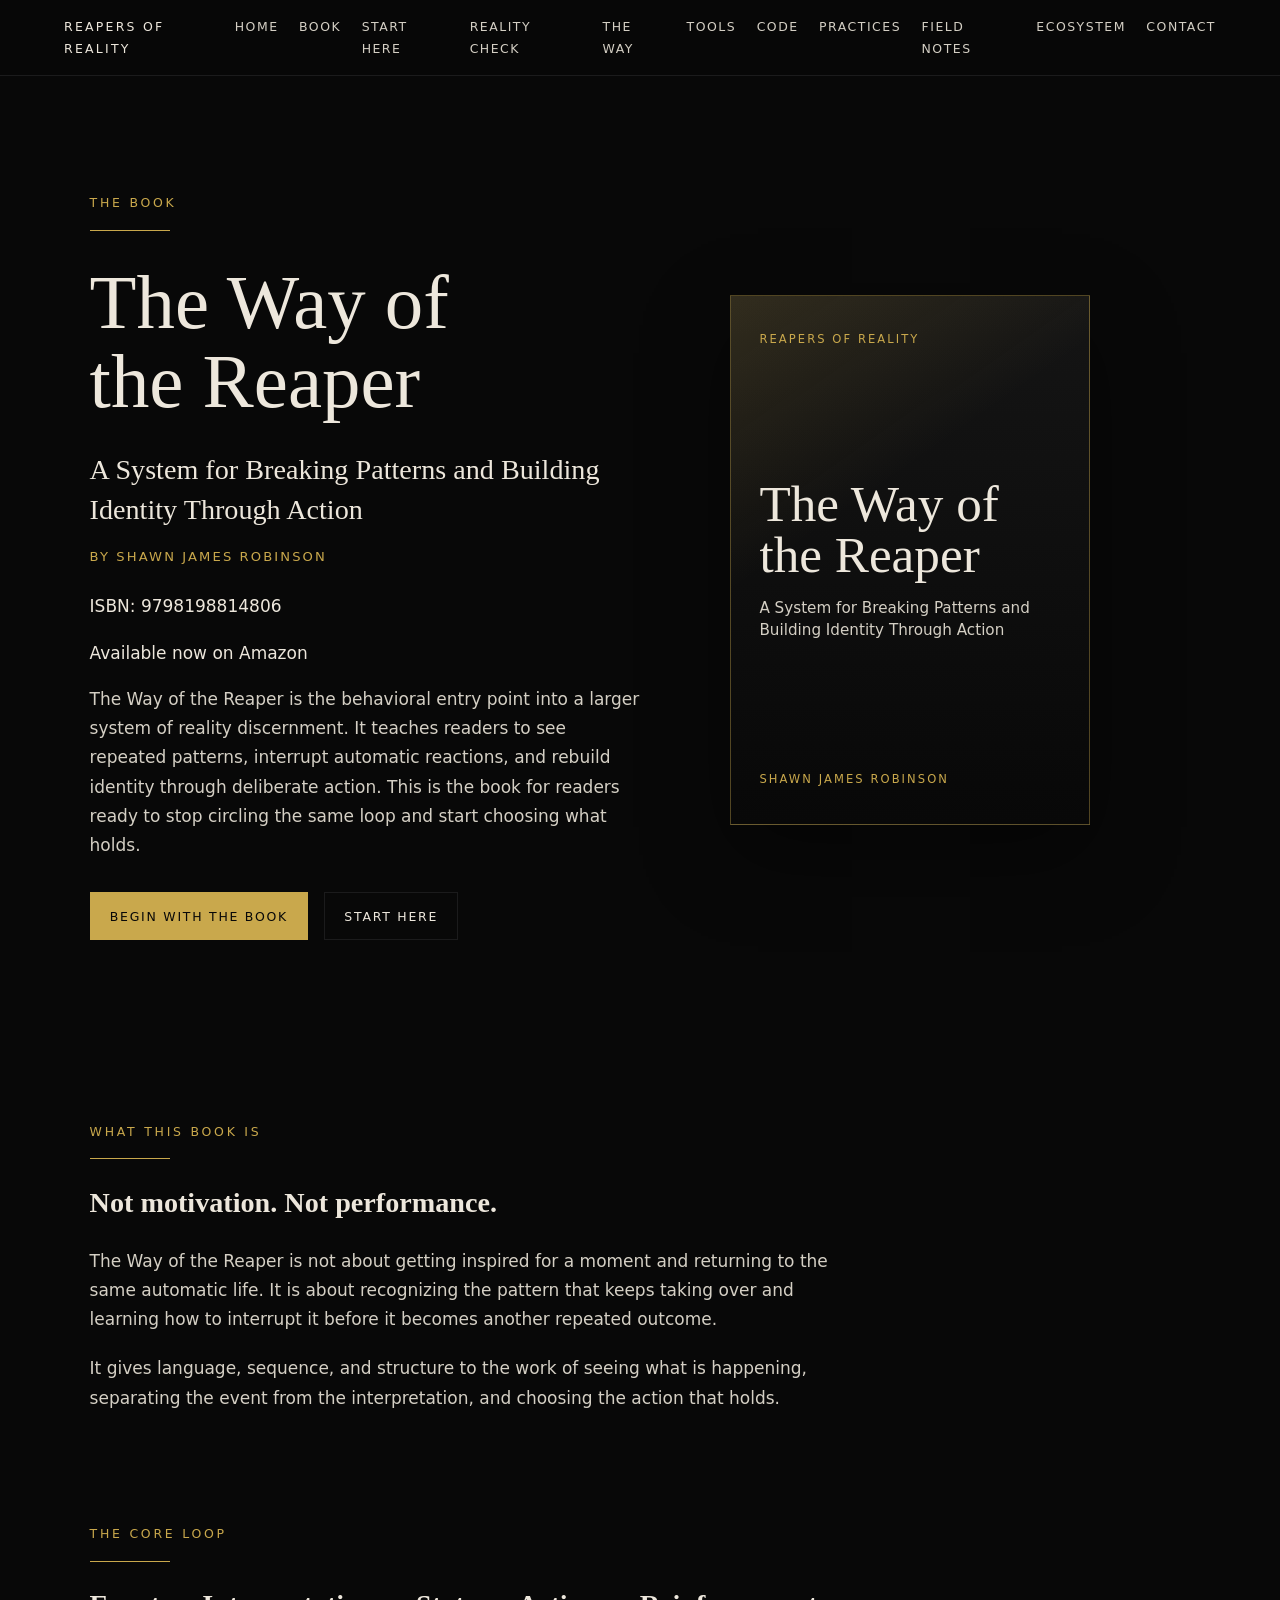
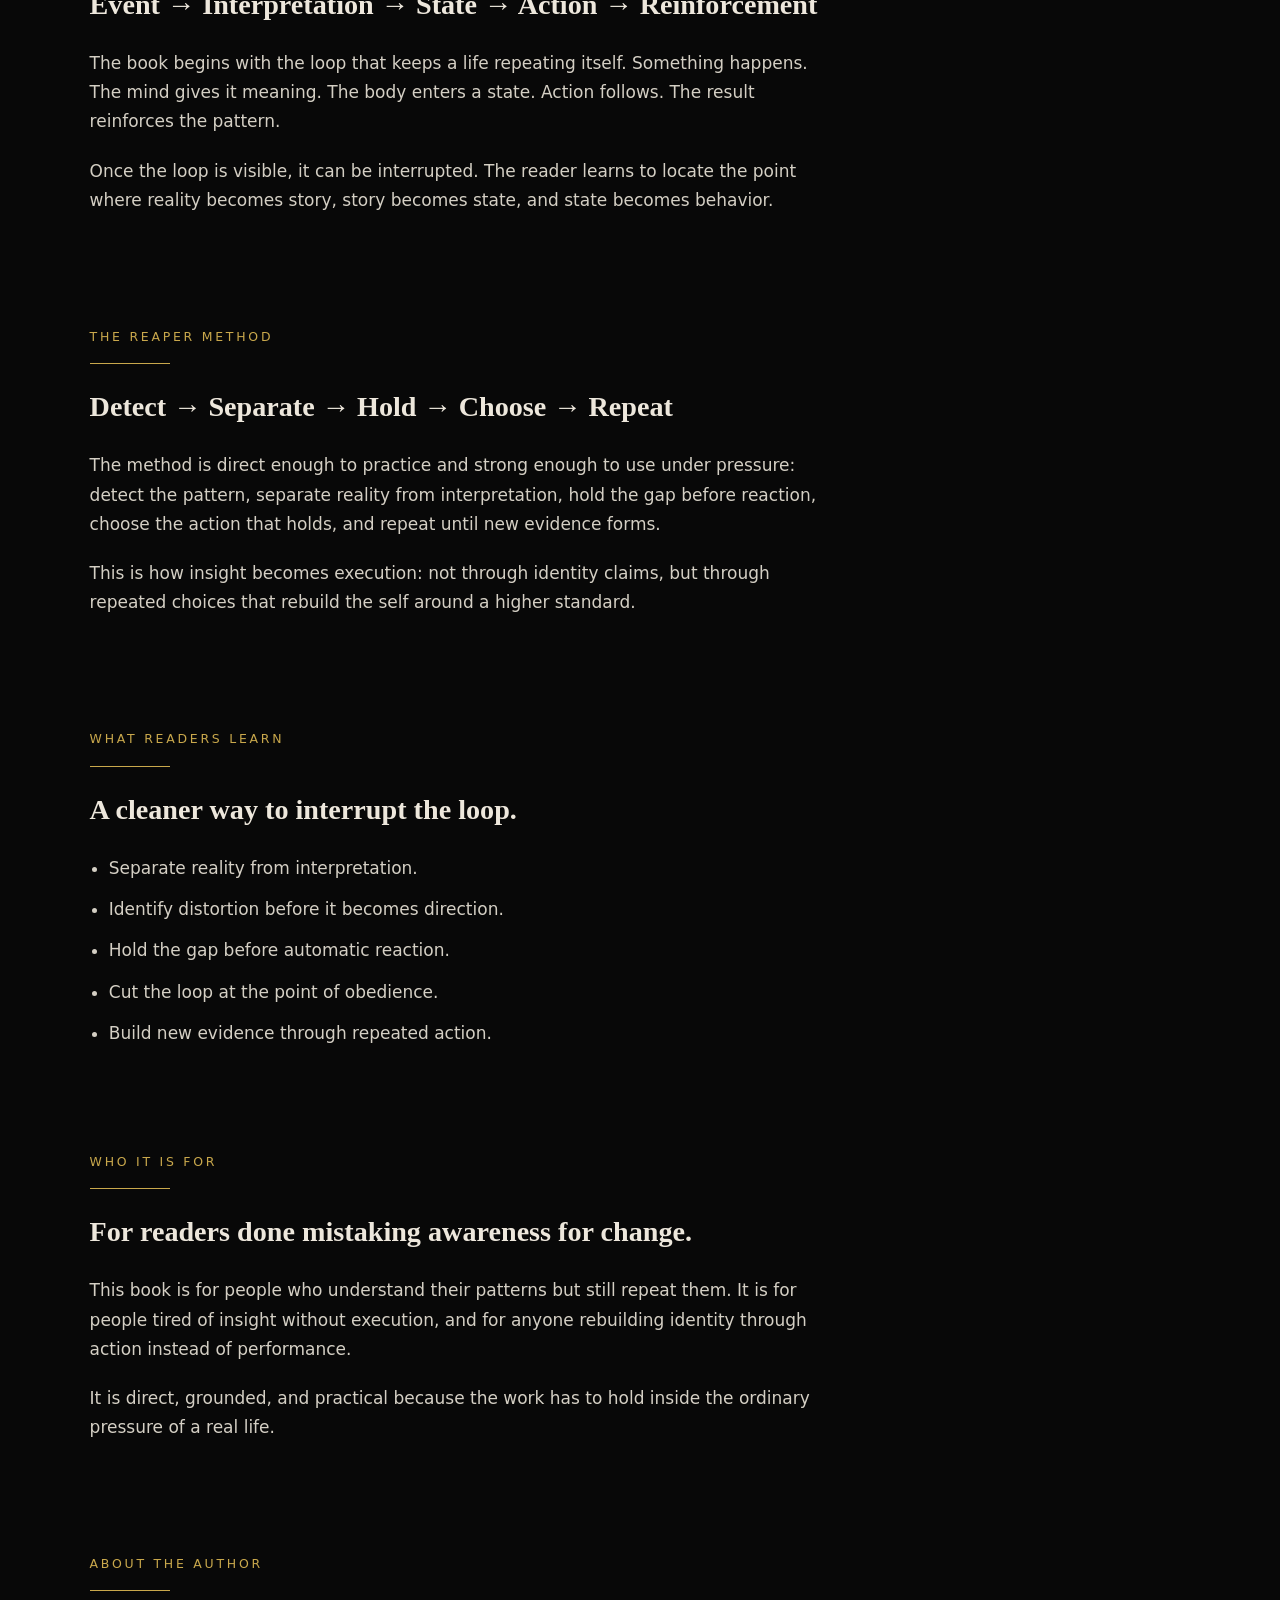
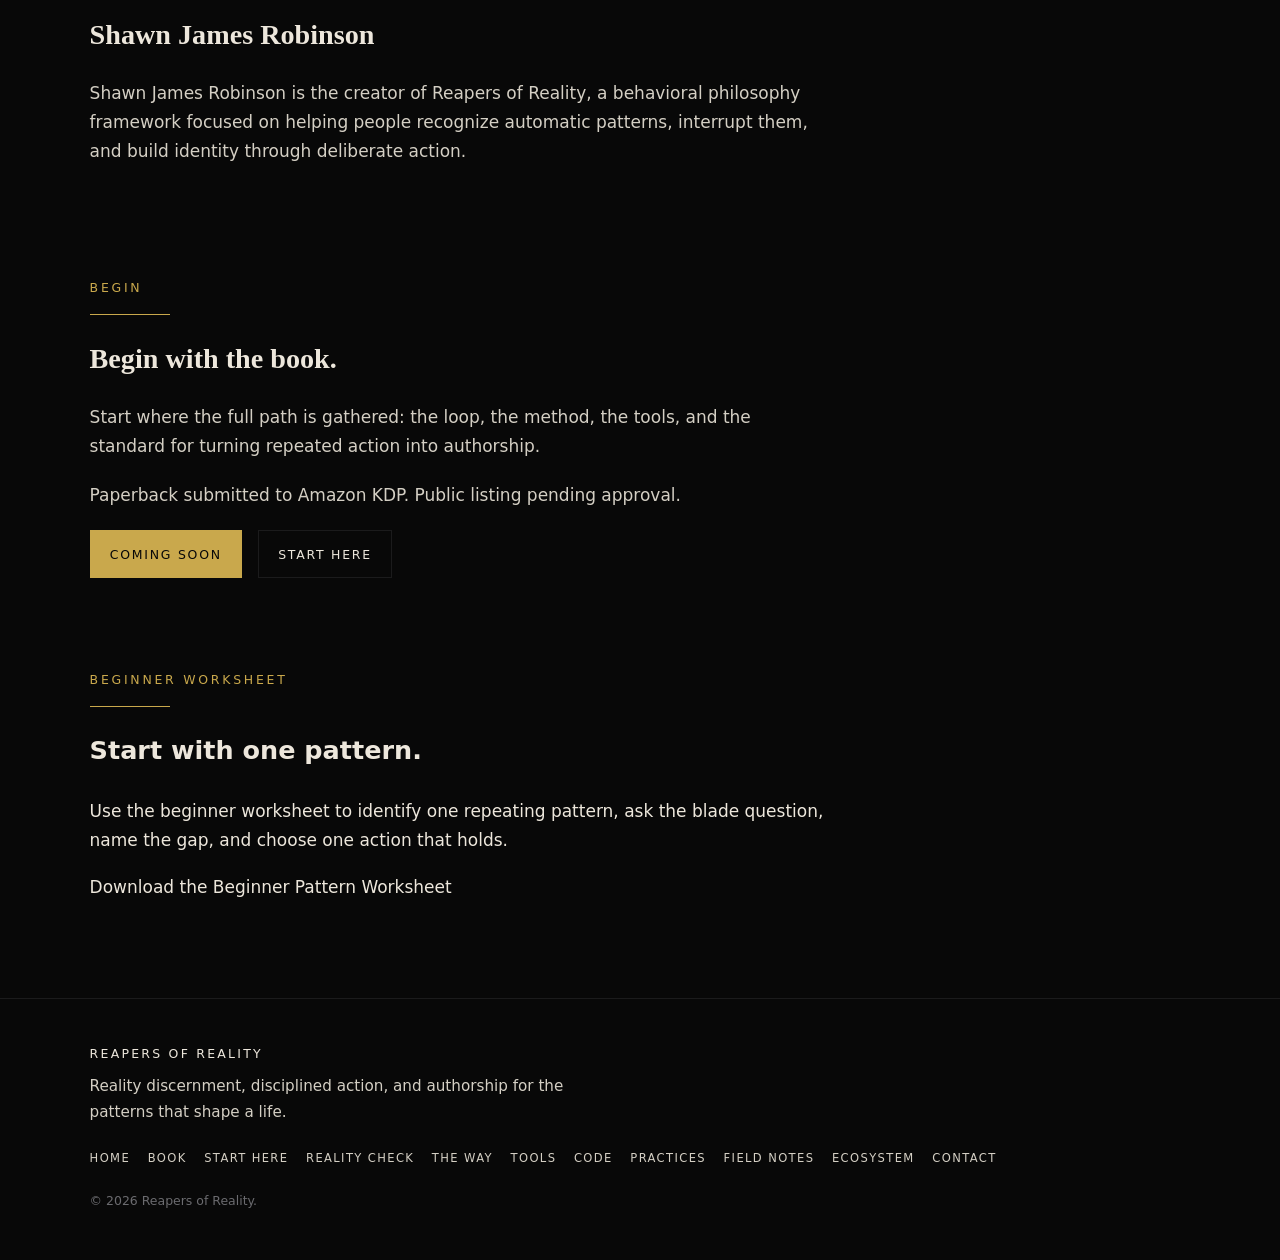
==== book.html @ 2a6438f9 "Fix book links and domain metadata" ====
<!DOCTYPE html>
<html lang="en">
<head>
  <meta charset="UTF-8" />
  <meta name="viewport" content="width=device-width, initial-scale=1.0" />

  <title>The Way of the Reaper | Reapers of Reality</title>

  <meta name="description" content="The Way of the Reaper: a practical system for reducing distortion, breaking reactive patterns, and building identity through deliberate action." />

  <meta property="og:title" content="The Way of the Reaper | Reapers of Reality" />
  <meta property="og:description" content="A practical system for breaking reactive patterns and building identity through deliberate action." />
  <meta property="og:type" content="website" />
  <meta property="og:url" content="https://reapersofreality.com/book.html" />
  <meta property="og:site_name" content="Reapers of Reality" />

  <meta name="twitter:card" content="summary" />
  <meta name="twitter:title" content="The Way of the Reaper | Reapers of Reality" />
  <meta name="twitter:description" content="A practical system for breaking reactive patterns and building identity through deliberate action." />

  <link rel="stylesheet" href="styles.css" />
</head>

<body>
  <header class="site-header">
    <a class="brand" href="index.html">REAPERS OF REALITY</a>

    <button class="menu-toggle" aria-label="Open navigation">☰</button>

    <nav class="site-nav">
      <a href="index.html">Home</a>
      <a href="book.html">Book</a>
      <a href="start-here.html">Start Here</a>
      <a href="reality-check.html">Reality Check</a>
      <a href="the-way.html">The Way</a>
      <a href="tools.html">Tools</a>
      <a href="code.html">Code</a>
      <a href="practices.html">Practices</a>
      <a href="field-notes.html">Field Notes</a>
      <a href="ecosystem.html">Ecosystem</a>
        <a href="contact.html">Contact</a>
    </nav>
  </header>

  <main>
    <section class="hero book-hero">
      <div class="book-hero-copy">
        <p class="eyebrow">The book</p>

        <h1>The Way of the Reaper</h1>

        <p class="hero-subline">
          A System for Breaking Patterns and Building Identity Through Action
        </p>

        <p class="book-author">By Shawn James Robinson</p>

        <p class="book-meta">ISBN: 9798198814806</p>
        <p class="book-meta">Available now on Amazon</p>

        <p class="hero-copy">
          The Way of the Reaper is the behavioral entry point into a larger system of reality
          discernment. It teaches readers to see repeated patterns, interrupt automatic
          reactions, and rebuild identity through deliberate action. This is the book
          for readers ready to stop circling the same loop and start choosing what holds.
        </p>

        <div class="hero-actions">
          <a class="button primary" href="#book-cta">Begin with the Book</a>
          <a class="button secondary" href="start-here.html">Start Here</a>
        </div>
      </div>

      <div class="book-cover" aria-label="Book cover preview">
        <p class="book-cover-kicker">Reapers of Reality</p>
        <p class="book-cover-title">The Way of the Reaper</p>
        <p class="book-cover-subtitle">
          A System for Breaking Patterns and Building Identity Through Action
        </p>
        <p class="book-cover-author">Shawn James Robinson</p>
      </div>
    </section>

    <section class="content-section" aria-labelledby="what-this-book-is">
      <p class="eyebrow">What this book is</p>

      <h2 id="what-this-book-is" class="hero-subline">
        Not motivation. Not performance.
      </h2>

      <p class="hero-copy">
        The Way of the Reaper is not about getting inspired for a moment and returning
        to the same automatic life. It is about recognizing the pattern that keeps taking
        over and learning how to interrupt it before it becomes another repeated outcome.
      </p>

      <p class="hero-copy">
        It gives language, sequence, and structure to the work of seeing what is happening,
        separating the event from the interpretation, and choosing the action that holds.
      </p>
    </section>

    <section class="content-section" aria-labelledby="the-core-loop">
      <p class="eyebrow">The core loop</p>

      <h2 id="the-core-loop" class="hero-subline">
        Event &rarr; Interpretation &rarr; State &rarr; Action &rarr; Reinforcement
      </h2>

      <p class="hero-copy">
        The book begins with the loop that keeps a life repeating itself. Something happens.
        The mind gives it meaning. The body enters a state. Action follows. The result
        reinforces the pattern.
      </p>

      <p class="hero-copy">
        Once the loop is visible, it can be interrupted. The reader learns to locate the
        point where reality becomes story, story becomes state, and state becomes behavior.
      </p>
    </section>

    <section class="content-section" aria-labelledby="the-reaper-method">
      <p class="eyebrow">The Reaper Method</p>

      <h2 id="the-reaper-method" class="hero-subline">
        Detect &rarr; Separate &rarr; Hold &rarr; Choose &rarr; Repeat
      </h2>

      <p class="hero-copy">
        The method is direct enough to practice and strong enough to use under pressure:
        detect the pattern, separate reality from interpretation, hold the gap before reaction,
        choose the action that holds, and repeat until new evidence forms.
      </p>

      <p class="hero-copy">
        This is how insight becomes execution: not through identity claims, but through
        repeated choices that rebuild the self around a higher standard.
      </p>
    </section>

    <section class="content-section" aria-labelledby="what-readers-learn">
      <p class="eyebrow">What readers learn</p>

      <h2 id="what-readers-learn" class="hero-subline">
        A cleaner way to interrupt the loop.
      </h2>

      <ul class="book-list">
        <li>Separate reality from interpretation.</li>
        <li>Identify distortion before it becomes direction.</li>
        <li>Hold the gap before automatic reaction.</li>
        <li>Cut the loop at the point of obedience.</li>
        <li>Build new evidence through repeated action.</li>
      </ul>
    </section>

    <section class="content-section" aria-labelledby="who-it-is-for">
      <p class="eyebrow">Who it is for</p>

      <h2 id="who-it-is-for" class="hero-subline">
        For readers done mistaking awareness for change.
      </h2>

      <p class="hero-copy">
        This book is for people who understand their patterns but still repeat them.
        It is for people tired of insight without execution, and for anyone rebuilding
        identity through action instead of performance.
      </p>

      <p class="hero-copy">
        It is direct, grounded, and practical because the work has to hold inside the
        ordinary pressure of a real life.
      </p>
    </section>

    <section class="content-section" aria-labelledby="about-author">
      <p class="eyebrow">About the Author</p>

      <h2 id="about-author" class="hero-subline">
        Shawn James Robinson
      </h2>

      <p class="hero-copy">
        Shawn James Robinson is the creator of Reapers of Reality, a behavioral philosophy
        framework focused on helping people recognize automatic patterns, interrupt them,
        and build identity through deliberate action.
      </p>
    </section>

    <section class="content-section book-cta" aria-labelledby="book-cta">
      <p class="eyebrow">Begin</p>

      <h2 id="book-cta" class="hero-subline">
        Begin with the book.
      </h2>

      <p class="hero-copy">
        Start where the full path is gathered: the loop, the method, the tools,
        and the standard for turning repeated action into authorship.
      </p>

      <p class="hero-copy">
        Paperback submitted to Amazon KDP. Public listing pending approval.
      </p>

      <div class="hero-actions">
        <span class="button primary" aria-disabled="true">Coming Soon</span>
        <a class="button secondary" href="start-here.html">Start Here</a>
      </div>
    </section>

    <section class="content-section worksheet-download">
      <p class="eyebrow">Beginner Worksheet</p>

      <h2>Start with one pattern.</h2>

      <p>
        Use the beginner worksheet to identify one repeating pattern, ask the blade question,
        name the gap, and choose one action that holds.
      </p>

      <a class="text-link" href="assets/downloads/beginner-pattern-worksheet.md" download>
        Download the Beginner Pattern Worksheet
      </a>
    </section>
  </main>

  <footer class="site-footer">
    <div class="footer-inner">
      <p class="footer-brand">Reapers of Reality</p>
      <p class="footer-line">Reality discernment, disciplined action, and authorship for the patterns that shape a life.</p>

      <nav class="footer-nav" aria-label="Footer navigation">
        <a href="index.html">Home</a>
        <a href="book.html">Book</a>
        <a href="start-here.html">Start Here</a>
      <a href="reality-check.html">Reality Check</a>
        <a href="the-way.html">The Way</a>
        <a href="tools.html">Tools</a>
        <a href="code.html">Code</a>
        <a href="practices.html">Practices</a>
        <a href="field-notes.html">Field Notes</a>
        <a href="ecosystem.html">Ecosystem</a>
        <a href="contact.html">Contact</a>
      </nav>

      <p class="footer-copy">&copy; 2026 Reapers of Reality.</p>
    </div>
  </footer>

  <script src="script.js"></script>
</body>
</html>
---- styles.css ----
:root {
  --black: #080808;
  --charcoal: #111111;
  --ash: #6b6b6f;
  --bone: #ede7dc;
  --bone-soft: #d4cfc4;
  --gold: #c9a84c;
  --border: rgba(107, 107, 111, 0.2);

  --font-body: Inter, system-ui, sans-serif;
  --font-display: Georgia, serif;

  --hero-title: clamp(3rem, 6vw, 5.25rem);
  --section-heading: clamp(2rem, 4vw, 2.75rem);
  --subject-heading: clamp(2.5rem, 5vw, 3.25rem);
}

* {
  box-sizing: border-box;
}

body {
  margin: 0;
  background: var(--black);
  color: var(--bone);
  font-family: var(--font-body);
  font-size: 17px;
  line-height: 1.72;
}

a {
  color: inherit;
  text-decoration: none;
}

.site-header {
  position: fixed;
  top: 0;
  left: 0;
  width: 100%;
  height: 76px;
  padding: 0 clamp(24px, 5vw, 72px);
  display: flex;
  align-items: center;
  justify-content: space-between;
  background: rgba(8, 8, 8, 0.82);
  border-bottom: 1px solid var(--border);
  backdrop-filter: blur(14px);
  z-index: 20;
}

.brand {
  font-size: 0.78rem;
  letter-spacing: 0.18em;
  color: var(--bone);
}

.site-nav {
  display: flex;
  gap: clamp(0.9rem, 1.6vw, 1.4rem);
  font-size: 0.78rem;
  letter-spacing: 0.12em;
  text-transform: uppercase;
  color: var(--bone-soft);
}

.site-nav a:hover {
  color: var(--gold);
}

.menu-toggle {
  display: none;
  background: none;
  border: 1px solid var(--border);
  color: var(--bone);
  font-size: 1.4rem;
  padding: 0.35rem 0.65rem;
}

.hero {
  min-height: 88vh;
  padding: 20vh 7vw 10vh;
  max-width: 1080px;
}

.eyebrow {
  color: var(--gold);
  text-transform: uppercase;
  letter-spacing: 0.22em;
  font-size: 0.78rem;
  margin-bottom: 2rem;
}

.eyebrow::after {
  content: "";
  display: block;
  width: 80px;
  height: 1px;
  background: var(--gold);
  margin-top: 1rem;
}

h1 {
  font-family: var(--font-display);
  font-size: var(--hero-title);
  font-weight: 400;
  line-height: 1.03;
  letter-spacing: 0;
  max-width: 900px;
  margin: 0 0 1.8rem;
  text-wrap: balance;
}

.hero-subline {
  font-family: var(--font-display);
  font-size: clamp(1.3rem, 2.2vw, 1.85rem);
  line-height: 1.42;
  color: var(--bone);
  max-width: 760px;
  margin-bottom: 1.25rem;
}

.hero-copy {
  color: var(--bone-soft);
  max-width: 720px;
  margin-bottom: 2rem;
}

.hero-actions {
  display: flex;
  gap: 1rem;
  flex-wrap: wrap;
}

.button {
  display: inline-flex;
  align-items: center;
  justify-content: center;
  min-height: 48px;
  padding: 0 1.2rem;
  border: 1px solid var(--border);
  font-size: 0.78rem;
  letter-spacing: 0.14em;
  text-transform: uppercase;
}

.button.primary {
  background: var(--gold);
  color: var(--black);
  border-color: var(--gold);
}

.button.secondary {
  color: var(--bone);
}

.book-hero {
  display: grid;
  grid-template-columns: minmax(0, 1fr) minmax(260px, 360px);
  gap: clamp(40px, 7vw, 88px);
  align-items: center;
  max-width: 1180px;
}

.book-hero-copy {
  min-width: 0;
}

.book-author {
  margin: -0.25rem 0 1.5rem;
  color: var(--gold);
  font-size: 0.82rem;
  letter-spacing: 0.16em;
  text-transform: uppercase;
}

.book-cover {
  aspect-ratio: 0.68;
  width: 100%;
  max-width: 360px;
  padding: 34px 28px;
  display: flex;
  flex-direction: column;
  justify-content: space-between;
  background:
    linear-gradient(145deg, rgba(201, 168, 76, 0.16), transparent 38%),
    linear-gradient(180deg, #151515, #080808);
  border: 1px solid rgba(201, 168, 76, 0.38);
  box-shadow: 0 30px 80px rgba(0, 0, 0, 0.42);
}

.book-cover-kicker,
.book-cover-author {
  margin: 0;
  color: var(--gold);
  font-size: 0.72rem;
  letter-spacing: 0.18em;
  text-transform: uppercase;
}

.book-cover-title {
  margin: auto 0 1rem;
  font-family: var(--font-display);
  font-size: clamp(2.2rem, 4vw, 3.35rem);
  line-height: 1;
  color: var(--bone);
  text-wrap: balance;
}

.book-cover-subtitle {
  margin: 0 0 auto;
  color: var(--bone-soft);
  font-size: 0.95rem;
  line-height: 1.5;
}

.book-list {
  max-width: 760px;
  margin: 0;
  padding-left: 1.2rem;
  color: var(--bone-soft);
}

.book-list li {
  margin-bottom: 0.75rem;
}

.book-cta {
  padding-bottom: 12px;
}

.content-section {
  max-width: 920px;
  padding: 78px 7vw 0;
}

.content-section .eyebrow {
  margin-bottom: 22px;
}

.content-section h2 {
  max-width: 760px;
  margin-bottom: 24px;
}

.content-section .hero-copy {
  max-width: 760px;
  margin-bottom: 20px;
}

.site-footer {
  margin-top: 96px;
  padding: 44px 7vw 48px;
  border-top: 1px solid var(--border);
  color: var(--bone-soft);
}

.footer-inner {
  max-width: 1080px;
}

.footer-brand {
  margin: 0 0 0.55rem;
  color: var(--bone);
  font-size: 0.78rem;
  letter-spacing: 0.18em;
  text-transform: uppercase;
}

.footer-line {
  max-width: 540px;
  margin: 0 0 1.5rem;
  font-size: 0.95rem;
}

.footer-nav {
  display: flex;
  flex-wrap: wrap;
  gap: 0.7rem 1.1rem;
  margin-bottom: 1.3rem;
  font-size: 0.72rem;
  letter-spacing: 0.12em;
  text-transform: uppercase;
}

.footer-nav a:hover {
  color: var(--gold);
}

.footer-copy {
  margin: 0;
  color: var(--ash);
  font-size: 0.78rem;
}

@media (max-width: 900px) {
  .site-header {
    height: 72px;
  }

  .brand {
    letter-spacing: 0.14em;
  }

  .site-nav {
    gap: 0.72rem;
    font-size: 0.66rem;
  }

  .hero {
    min-height: 82vh;
    padding-top: 18vh;
  }

  .book-hero {
    grid-template-columns: 1fr;
  }

  .book-cover {
    max-width: 320px;
  }
}

@media (max-width: 768px) {
  .menu-toggle {
    display: block;
  }

  .site-nav {
    position: fixed;
    top: 72px;
    right: 0;
    width: 100%;
    padding: 2rem 8vw;
    display: none;
    flex-direction: column;
    background: var(--charcoal);
    border-bottom: 1px solid var(--border);
  }

  .site-nav.open {
    display: flex;
  }

  .hero {
    min-height: auto;
    padding: 17vh 7vw 72px;
  }

  .content-section {
    padding-top: 58px;
  }

  .button {
    min-height: 46px;
    width: 100%;
  }

  .site-footer {
    margin-top: 72px;
    padding-top: 36px;
  }
}

@media (max-width: 480px) {
  :root {
    --hero-title: clamp(2.55rem, 12vw, 3.35rem);
  }

  body {
    font-size: 16px;
  }

  .hero {
    padding-top: 15vh;
  }

  .eyebrow {
    letter-spacing: 0.18em;
    margin-bottom: 1.5rem;
  }

  .footer-nav {
    flex-direction: column;
  }
}
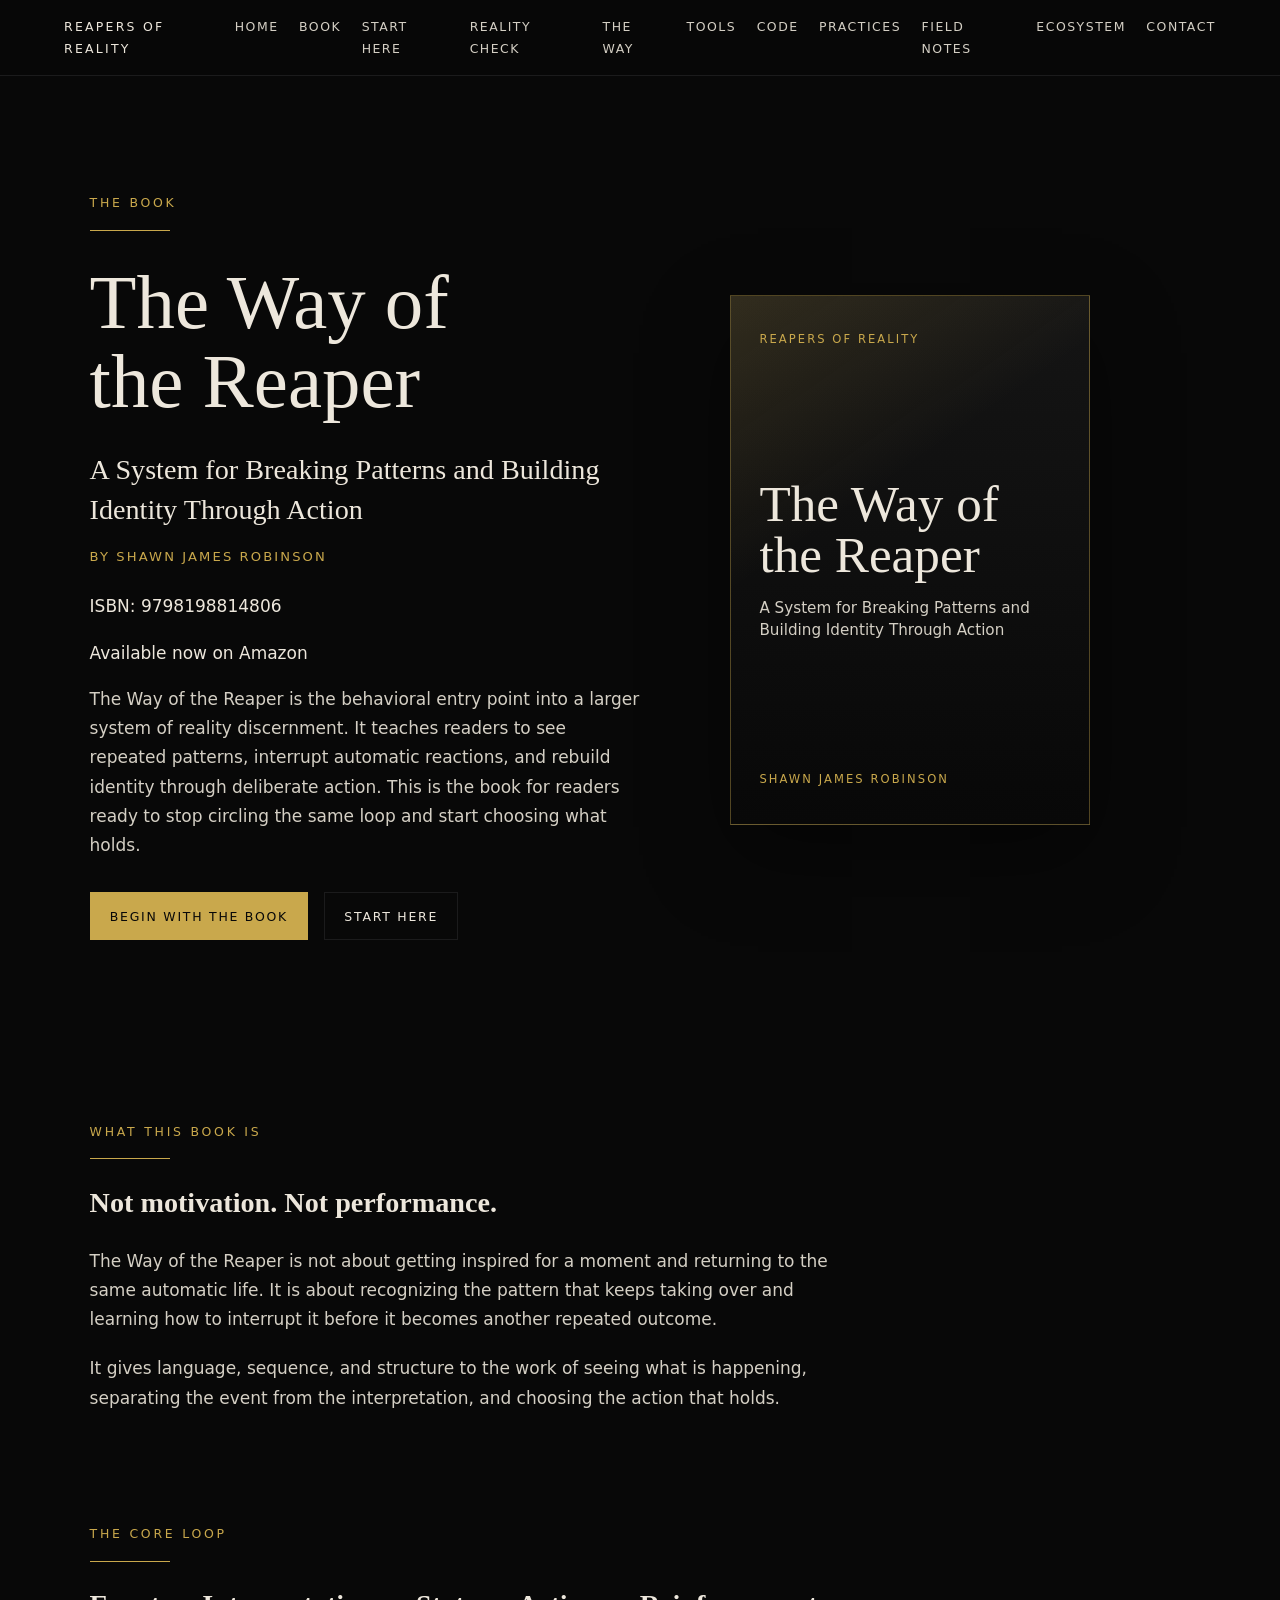
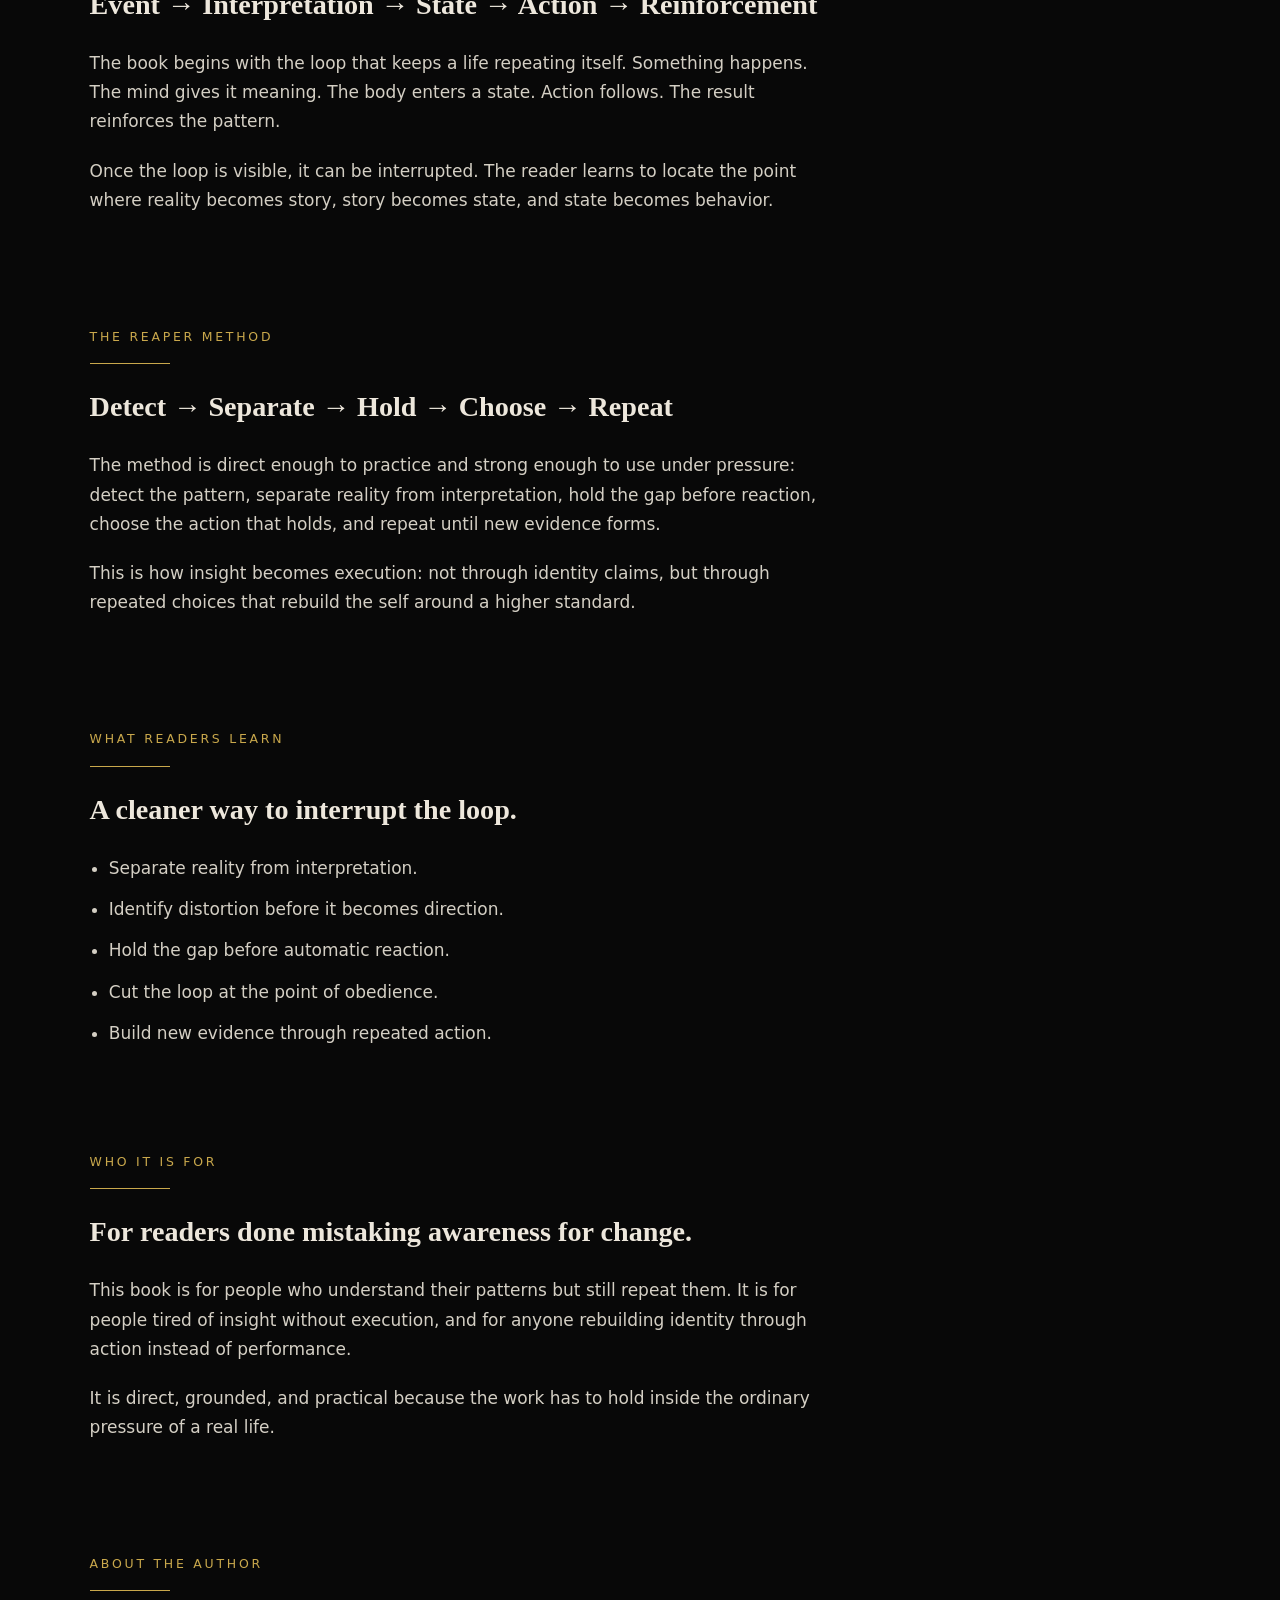
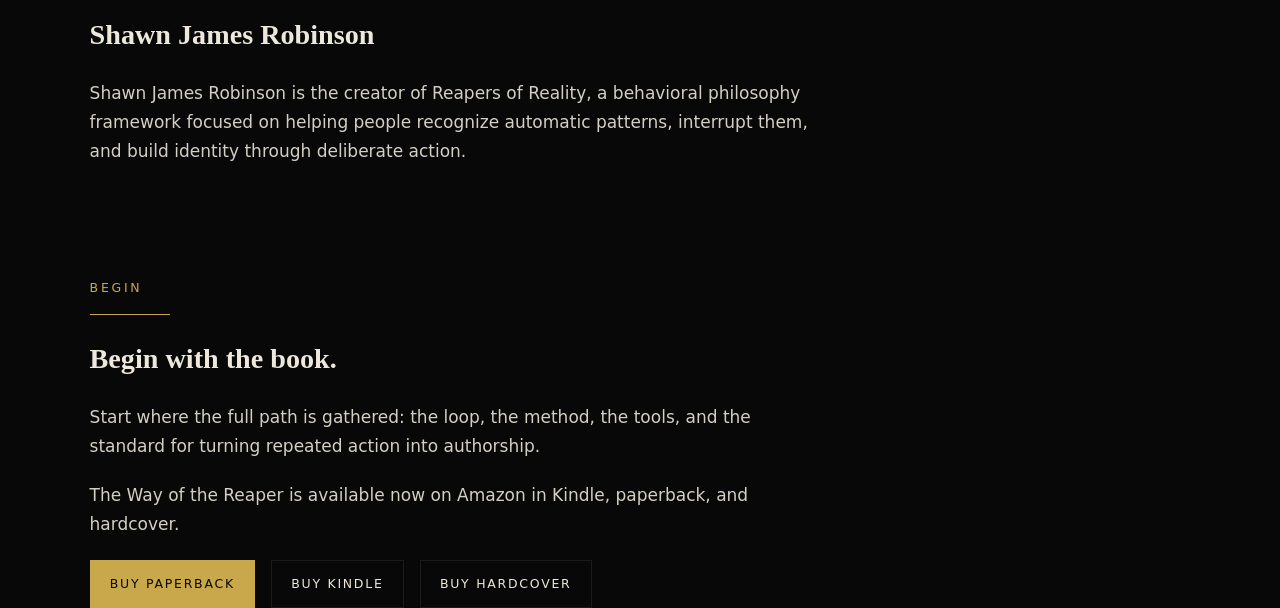
==== commit ae9d48ba: "Replace coming soon with live book purchase links" ====
--- a/book.html
+++ b/book.html
@@ -200,63 +200,12 @@
       </p>
 
       <p class="hero-copy">
-        Paperback submitted to Amazon KDP. Public listing pending approval.
+      <p class="hero-copy">
+        The Way of the Reaper is available now on Amazon in Kindle, paperback, and hardcover.
       </p>
 
       <div class="hero-actions">
-        <span class="button primary" aria-disabled="true">Coming Soon</span>
-        <a class="button secondary" href="start-here.html">Start Here</a>
+        <a class="button primary" href="https://www.amazon.com/dp/B0H3W32BKN" target="_blank" rel="noopener">Buy Paperback</a>
+        <a class="button secondary" href="https://www.amazon.com/dp/B0H3BL6XYV" target="_blank" rel="noopener">Buy Kindle</a>
+        <a class="button secondary" href="https://www.amazon.com/dp/B0H4CQLBRL" target="_blank" rel="noopener">Buy Hardcover</a>
       </div>
-    </section>
-
-    <section class="content-section worksheet-download">
-      <p class="eyebrow">Beginner Worksheet</p>
-
-      <h2>Start with one pattern.</h2>
-
-      <p>
-        Use the beginner worksheet to identify one repeating pattern, ask the blade question,
-        name the gap, and choose one action that holds.
-      </p>
-
-      <a class="text-link" href="assets/downloads/beginner-pattern-worksheet.md" download>
-        Download the Beginner Pattern Worksheet
-      </a>
-    </section>
-  </main>
-
-  <footer class="site-footer">
-    <div class="footer-inner">
-      <p class="footer-brand">Reapers of Reality</p>
-      <p class="footer-line">Reality discernment, disciplined action, and authorship for the patterns that shape a life.</p>
-
-      <nav class="footer-nav" aria-label="Footer navigation">
-        <a href="index.html">Home</a>
-        <a href="book.html">Book</a>
-        <a href="start-here.html">Start Here</a>
-      <a href="reality-check.html">Reality Check</a>
-        <a href="the-way.html">The Way</a>
-        <a href="tools.html">Tools</a>
-        <a href="code.html">Code</a>
-        <a href="practices.html">Practices</a>
-        <a href="field-notes.html">Field Notes</a>
-        <a href="ecosystem.html">Ecosystem</a>
-        <a href="contact.html">Contact</a>
-      </nav>
-
-      <p class="footer-copy">&copy; 2026 Reapers of Reality.</p>
-    </div>
-  </footer>
-
-  <script src="script.js"></script>
-</body>
-</html>
-
-
-
-
-
-
-
-
-
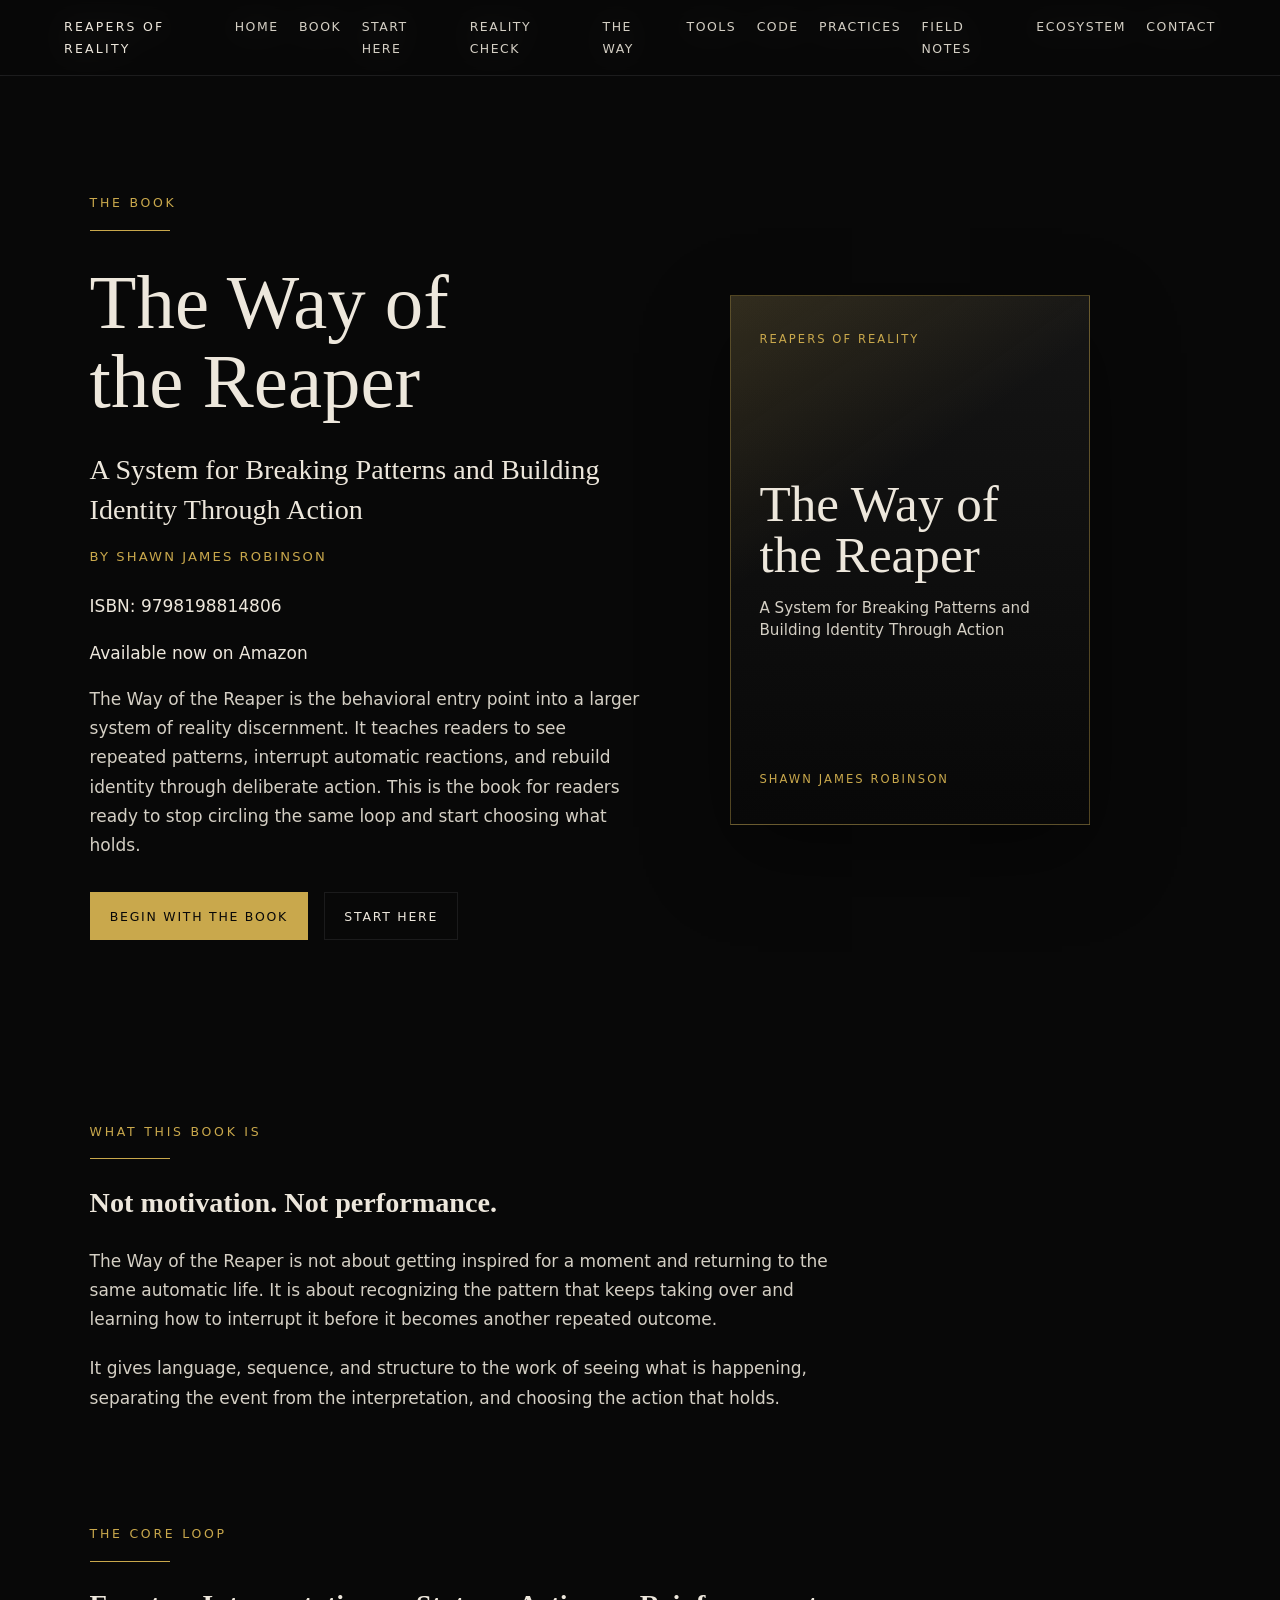
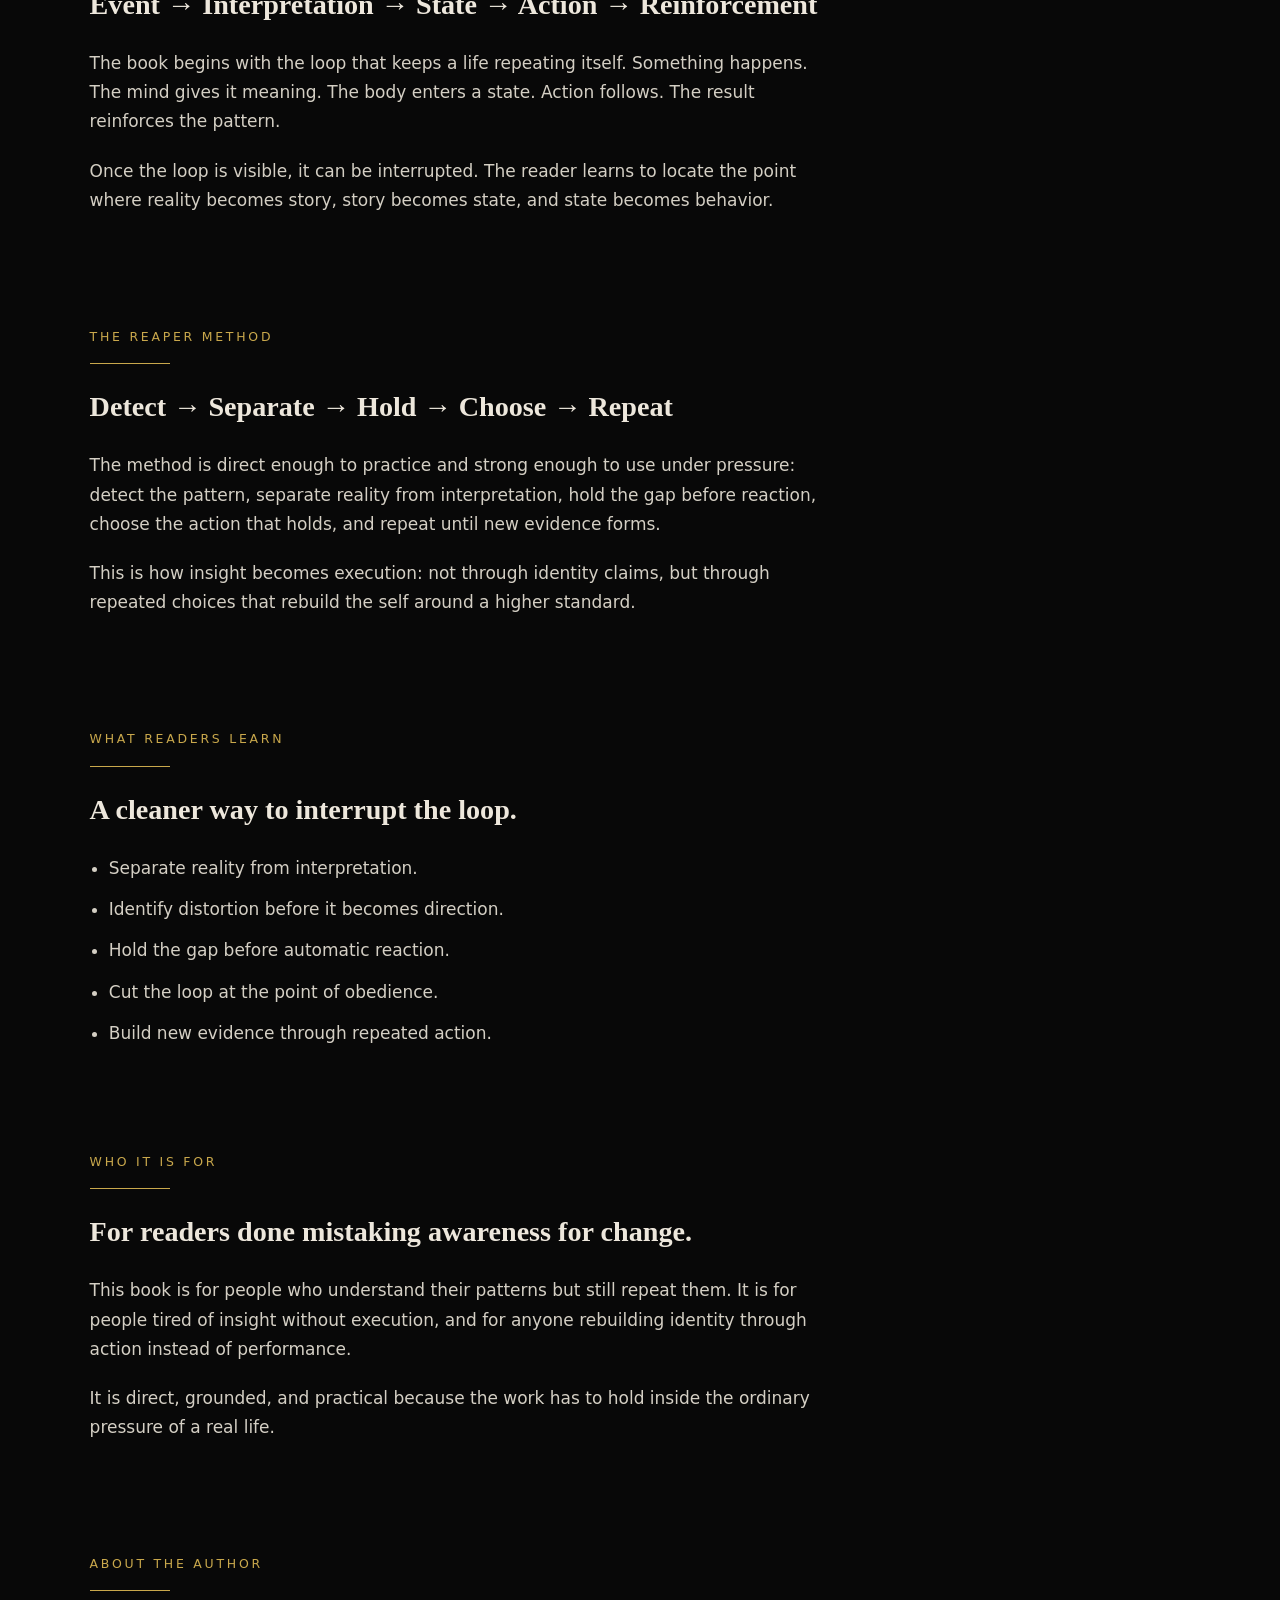
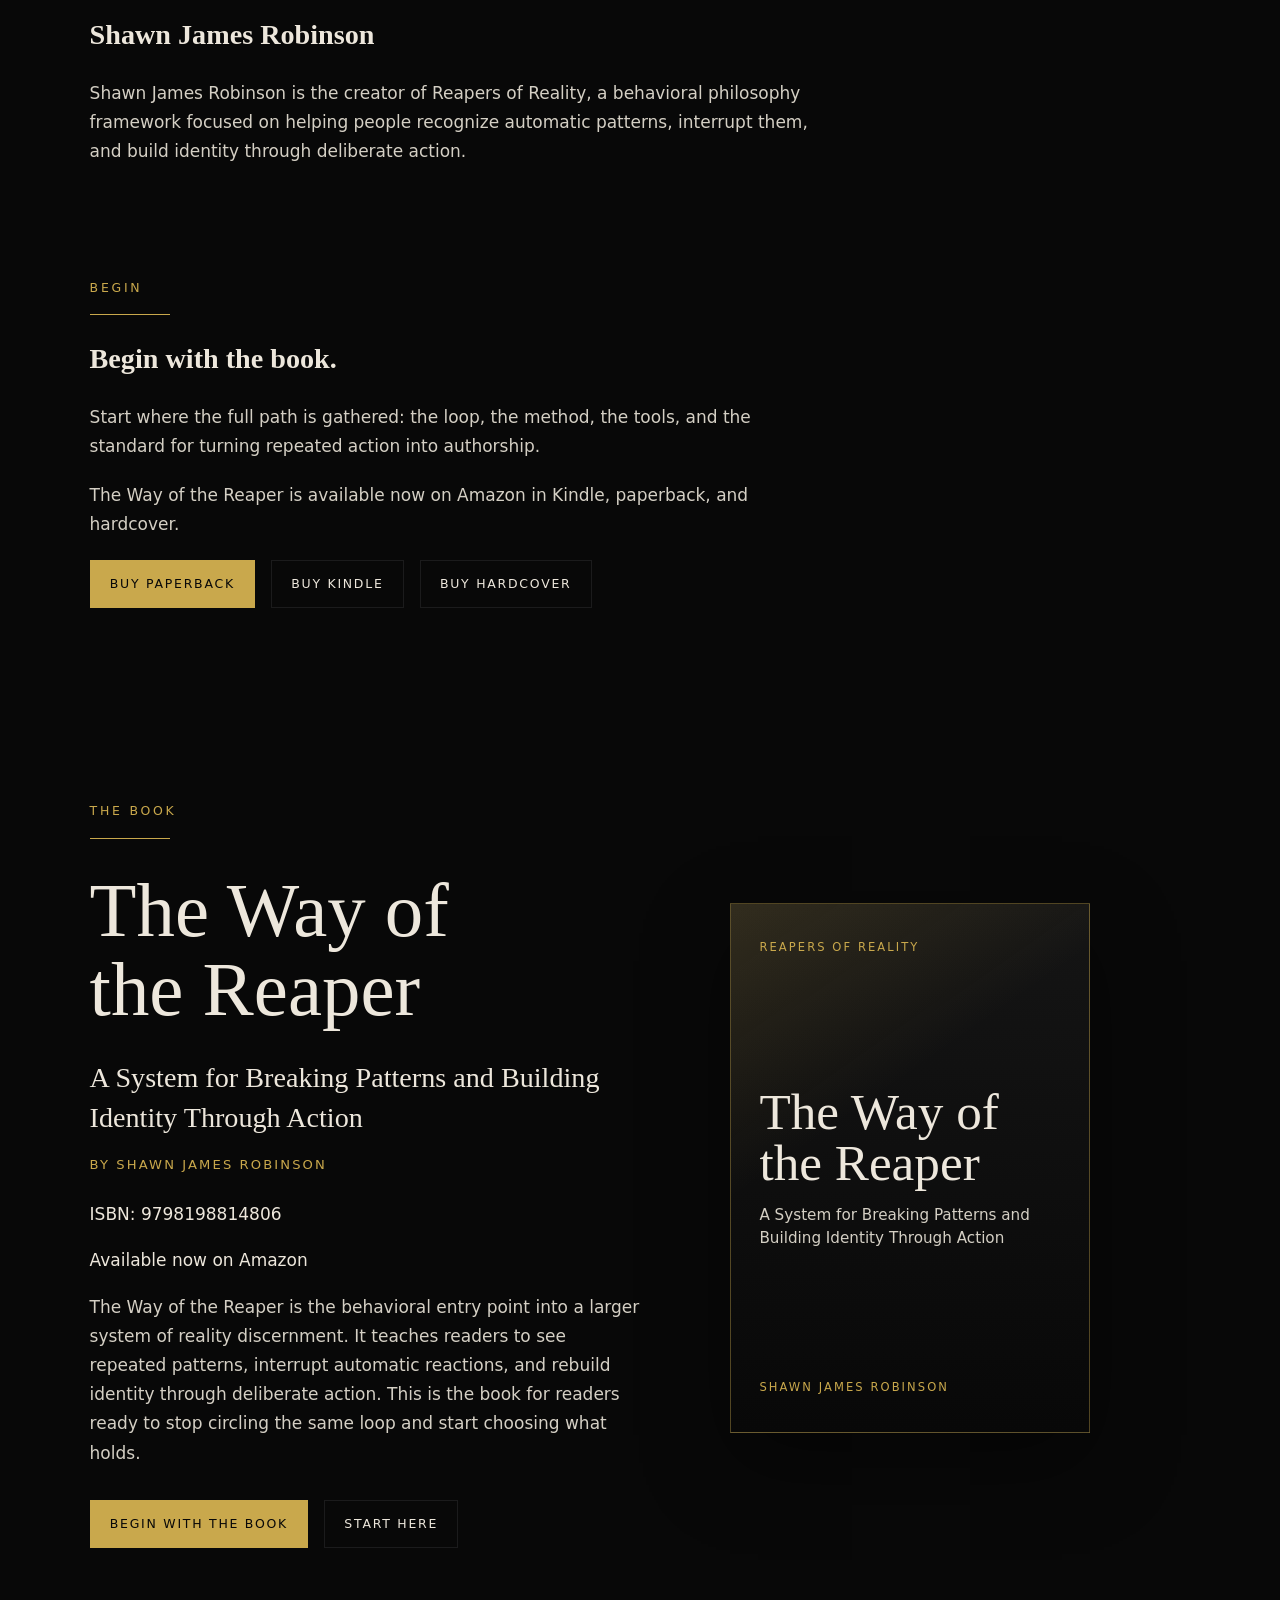
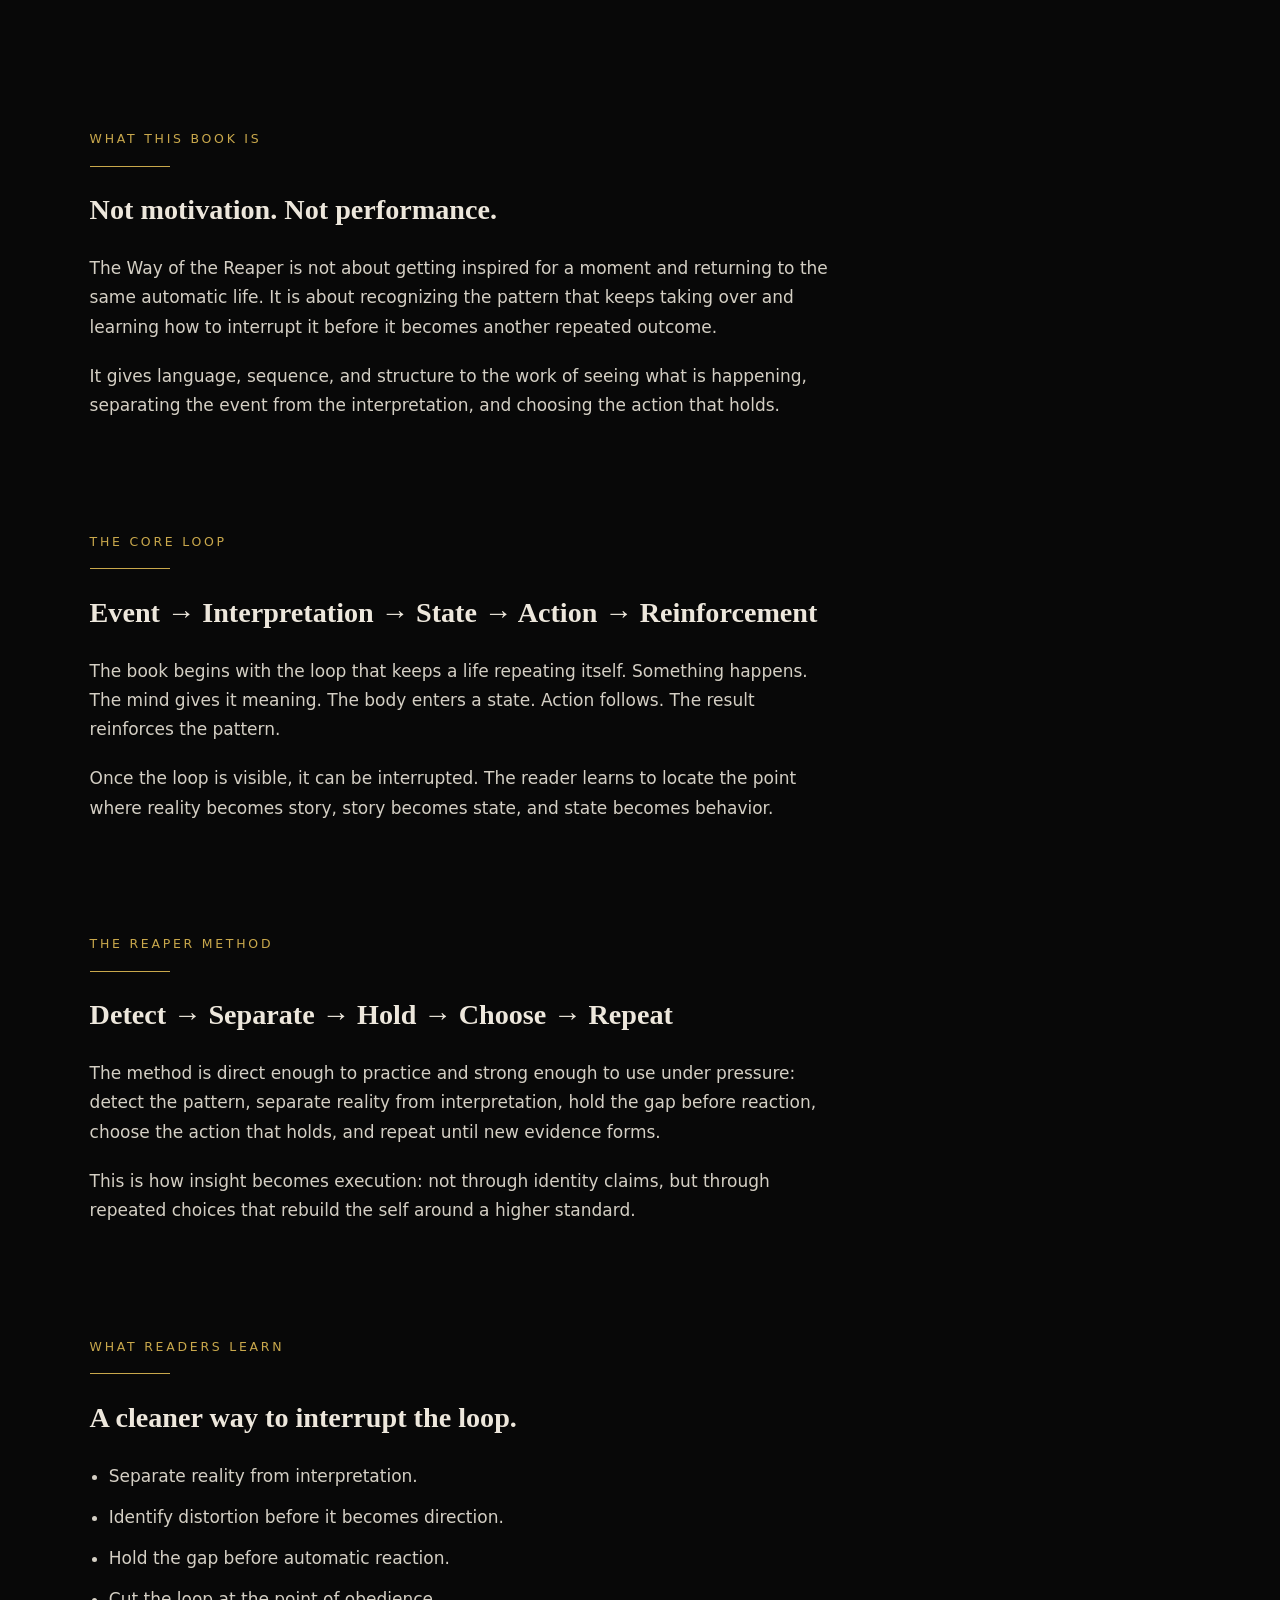
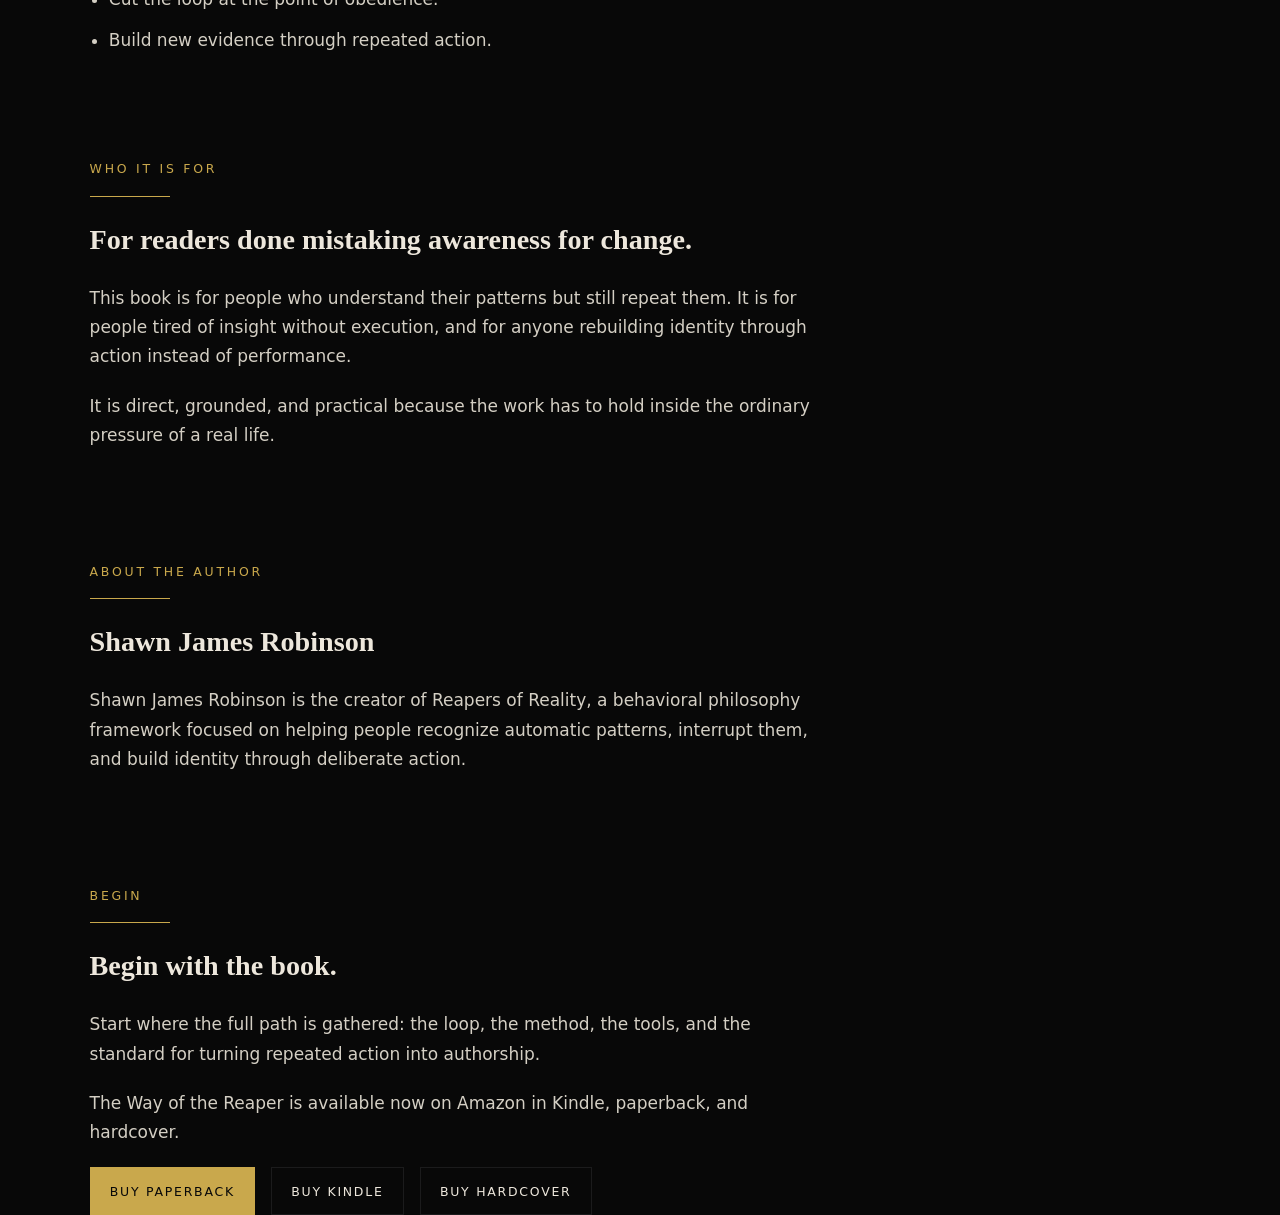
==== commit 3ef20351: "Repair book purchase button section" ====
--- a/book.html
+++ b/book.html
@@ -200,7 +200,6 @@
       </p>
 
       <p class="hero-copy">
-      <p class="hero-copy">
         The Way of the Reaper is available now on Amazon in Kindle, paperback, and hardcover.
       </p>
 
@@ -209,3 +208,217 @@
         <a class="button secondary" href="https://www.amazon.com/dp/B0H3BL6XYV" target="_blank" rel="noopener">Buy Kindle</a>
         <a class="button secondary" href="https://www.amazon.com/dp/B0H4CQLBRL" target="_blank" rel="noopener">Buy Hardcover</a>
       </div>
+    </section>
+
+      </div>
+<!DOCTYPE html>
+<html lang="en">
+<head>
+  <meta charset="UTF-8" />
+  <meta name="viewport" content="width=device-width, initial-scale=1.0" />
+
+  <title>The Way of the Reaper | Reapers of Reality</title>
+
+  <meta name="description" content="The Way of the Reaper: a practical system for reducing distortion, breaking reactive patterns, and building identity through deliberate action." />
+
+  <meta property="og:title" content="The Way of the Reaper | Reapers of Reality" />
+  <meta property="og:description" content="A practical system for breaking reactive patterns and building identity through deliberate action." />
+  <meta property="og:type" content="website" />
+  <meta property="og:url" content="https://reapersofreality.com/book.html" />
+  <meta property="og:site_name" content="Reapers of Reality" />
+
+  <meta name="twitter:card" content="summary" />
+  <meta name="twitter:title" content="The Way of the Reaper | Reapers of Reality" />
+  <meta name="twitter:description" content="A practical system for breaking reactive patterns and building identity through deliberate action." />
+
+  <link rel="stylesheet" href="styles.css" />
+</head>
+
+<body>
+  <header class="site-header">
+    <a class="brand" href="index.html">REAPERS OF REALITY</a>
+
+    <button class="menu-toggle" aria-label="Open navigation">☰</button>
+
+    <nav class="site-nav">
+      <a href="index.html">Home</a>
+      <a href="book.html">Book</a>
+      <a href="start-here.html">Start Here</a>
+      <a href="reality-check.html">Reality Check</a>
+      <a href="the-way.html">The Way</a>
+      <a href="tools.html">Tools</a>
+      <a href="code.html">Code</a>
+      <a href="practices.html">Practices</a>
+      <a href="field-notes.html">Field Notes</a>
+      <a href="ecosystem.html">Ecosystem</a>
+        <a href="contact.html">Contact</a>
+    </nav>
+  </header>
+
+  <main>
+    <section class="hero book-hero">
+      <div class="book-hero-copy">
+        <p class="eyebrow">The book</p>
+
+        <h1>The Way of the Reaper</h1>
+
+        <p class="hero-subline">
+          A System for Breaking Patterns and Building Identity Through Action
+        </p>
+
+        <p class="book-author">By Shawn James Robinson</p>
+
+        <p class="book-meta">ISBN: 9798198814806</p>
+        <p class="book-meta">Available now on Amazon</p>
+
+        <p class="hero-copy">
+          The Way of the Reaper is the behavioral entry point into a larger system of reality
+          discernment. It teaches readers to see repeated patterns, interrupt automatic
+          reactions, and rebuild identity through deliberate action. This is the book
+          for readers ready to stop circling the same loop and start choosing what holds.
+        </p>
+
+        <div class="hero-actions">
+          <a class="button primary" href="#book-cta">Begin with the Book</a>
+          <a class="button secondary" href="start-here.html">Start Here</a>
+        </div>
+      </div>
+
+      <div class="book-cover" aria-label="Book cover preview">
+        <p class="book-cover-kicker">Reapers of Reality</p>
+        <p class="book-cover-title">The Way of the Reaper</p>
+        <p class="book-cover-subtitle">
+          A System for Breaking Patterns and Building Identity Through Action
+        </p>
+        <p class="book-cover-author">Shawn James Robinson</p>
+      </div>
+    </section>
+
+    <section class="content-section" aria-labelledby="what-this-book-is">
+      <p class="eyebrow">What this book is</p>
+
+      <h2 id="what-this-book-is" class="hero-subline">
+        Not motivation. Not performance.
+      </h2>
+
+      <p class="hero-copy">
+        The Way of the Reaper is not about getting inspired for a moment and returning
+        to the same automatic life. It is about recognizing the pattern that keeps taking
+        over and learning how to interrupt it before it becomes another repeated outcome.
+      </p>
+
+      <p class="hero-copy">
+        It gives language, sequence, and structure to the work of seeing what is happening,
+        separating the event from the interpretation, and choosing the action that holds.
+      </p>
+    </section>
+
+    <section class="content-section" aria-labelledby="the-core-loop">
+      <p class="eyebrow">The core loop</p>
+
+      <h2 id="the-core-loop" class="hero-subline">
+        Event &rarr; Interpretation &rarr; State &rarr; Action &rarr; Reinforcement
+      </h2>
+
+      <p class="hero-copy">
+        The book begins with the loop that keeps a life repeating itself. Something happens.
+        The mind gives it meaning. The body enters a state. Action follows. The result
+        reinforces the pattern.
+      </p>
+
+      <p class="hero-copy">
+        Once the loop is visible, it can be interrupted. The reader learns to locate the
+        point where reality becomes story, story becomes state, and state becomes behavior.
+      </p>
+    </section>
+
+    <section class="content-section" aria-labelledby="the-reaper-method">
+      <p class="eyebrow">The Reaper Method</p>
+
+      <h2 id="the-reaper-method" class="hero-subline">
+        Detect &rarr; Separate &rarr; Hold &rarr; Choose &rarr; Repeat
+      </h2>
+
+      <p class="hero-copy">
+        The method is direct enough to practice and strong enough to use under pressure:
+        detect the pattern, separate reality from interpretation, hold the gap before reaction,
+        choose the action that holds, and repeat until new evidence forms.
+      </p>
+
+      <p class="hero-copy">
+        This is how insight becomes execution: not through identity claims, but through
+        repeated choices that rebuild the self around a higher standard.
+      </p>
+    </section>
+
+    <section class="content-section" aria-labelledby="what-readers-learn">
+      <p class="eyebrow">What readers learn</p>
+
+      <h2 id="what-readers-learn" class="hero-subline">
+        A cleaner way to interrupt the loop.
+      </h2>
+
+      <ul class="book-list">
+        <li>Separate reality from interpretation.</li>
+        <li>Identify distortion before it becomes direction.</li>
+        <li>Hold the gap before automatic reaction.</li>
+        <li>Cut the loop at the point of obedience.</li>
+        <li>Build new evidence through repeated action.</li>
+      </ul>
+    </section>
+
+    <section class="content-section" aria-labelledby="who-it-is-for">
+      <p class="eyebrow">Who it is for</p>
+
+      <h2 id="who-it-is-for" class="hero-subline">
+        For readers done mistaking awareness for change.
+      </h2>
+
+      <p class="hero-copy">
+        This book is for people who understand their patterns but still repeat them.
+        It is for people tired of insight without execution, and for anyone rebuilding
+        identity through action instead of performance.
+      </p>
+
+      <p class="hero-copy">
+        It is direct, grounded, and practical because the work has to hold inside the
+        ordinary pressure of a real life.
+      </p>
+    </section>
+
+    <section class="content-section" aria-labelledby="about-author">
+      <p class="eyebrow">About the Author</p>
+
+      <h2 id="about-author" class="hero-subline">
+        Shawn James Robinson
+      </h2>
+
+      <p class="hero-copy">
+        Shawn James Robinson is the creator of Reapers of Reality, a behavioral philosophy
+        framework focused on helping people recognize automatic patterns, interrupt them,
+        and build identity through deliberate action.
+      </p>
+    </section>
+
+    <section class="content-section book-cta" aria-labelledby="book-cta">
+      <p class="eyebrow">Begin</p>
+
+      <h2 id="book-cta" class="hero-subline">
+        Begin with the book.
+      </h2>
+
+      <p class="hero-copy">
+        Start where the full path is gathered: the loop, the method, the tools,
+        and the standard for turning repeated action into authorship.
+      </p>
+
+      <p class="hero-copy">
+      <p class="hero-copy">
+        The Way of the Reaper is available now on Amazon in Kindle, paperback, and hardcover.
+      </p>
+
+      <div class="hero-actions">
+        <a class="button primary" href="https://www.amazon.com/dp/B0H3W32BKN" target="_blank" rel="noopener">Buy Paperback</a>
+        <a class="button secondary" href="https://www.amazon.com/dp/B0H3BL6XYV" target="_blank" rel="noopener">Buy Kindle</a>
+        <a class="button secondary" href="https://www.amazon.com/dp/B0H4CQLBRL" target="_blank" rel="noopener">Buy Hardcover</a>
+      </div>
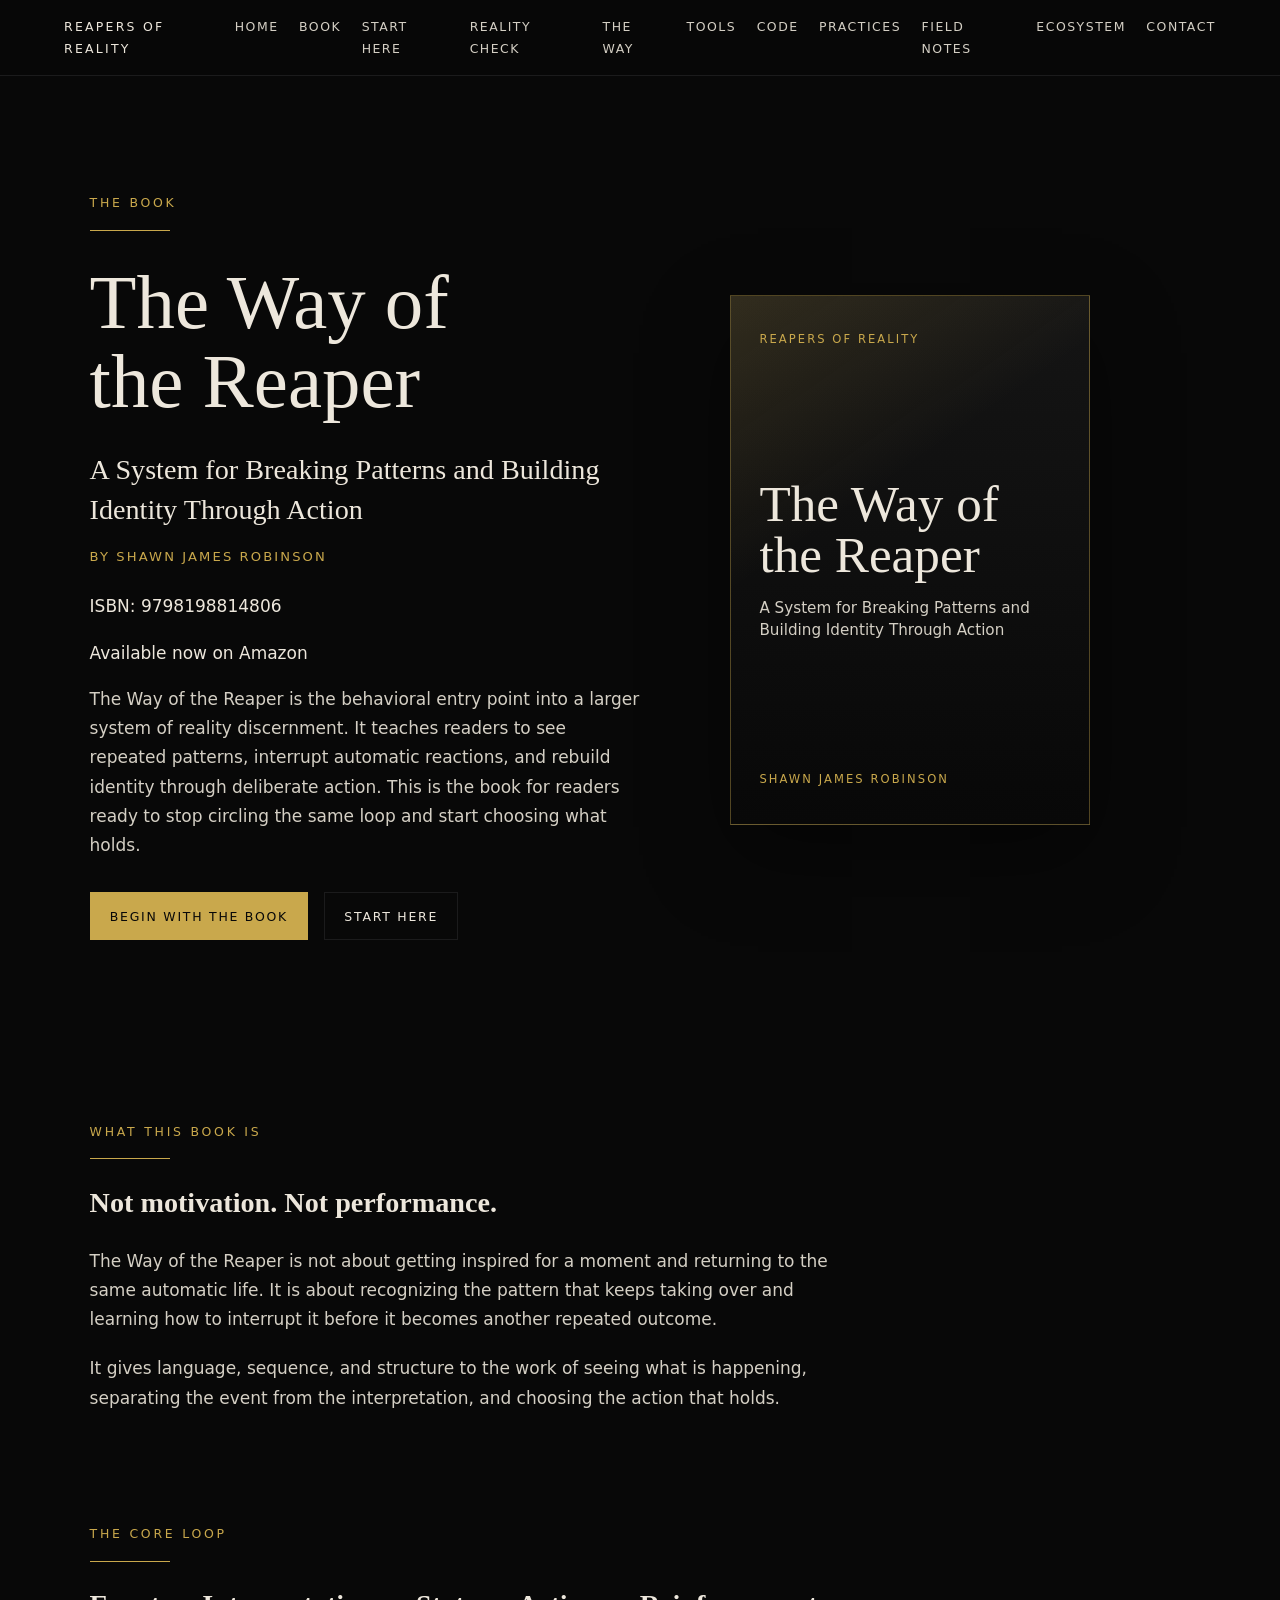
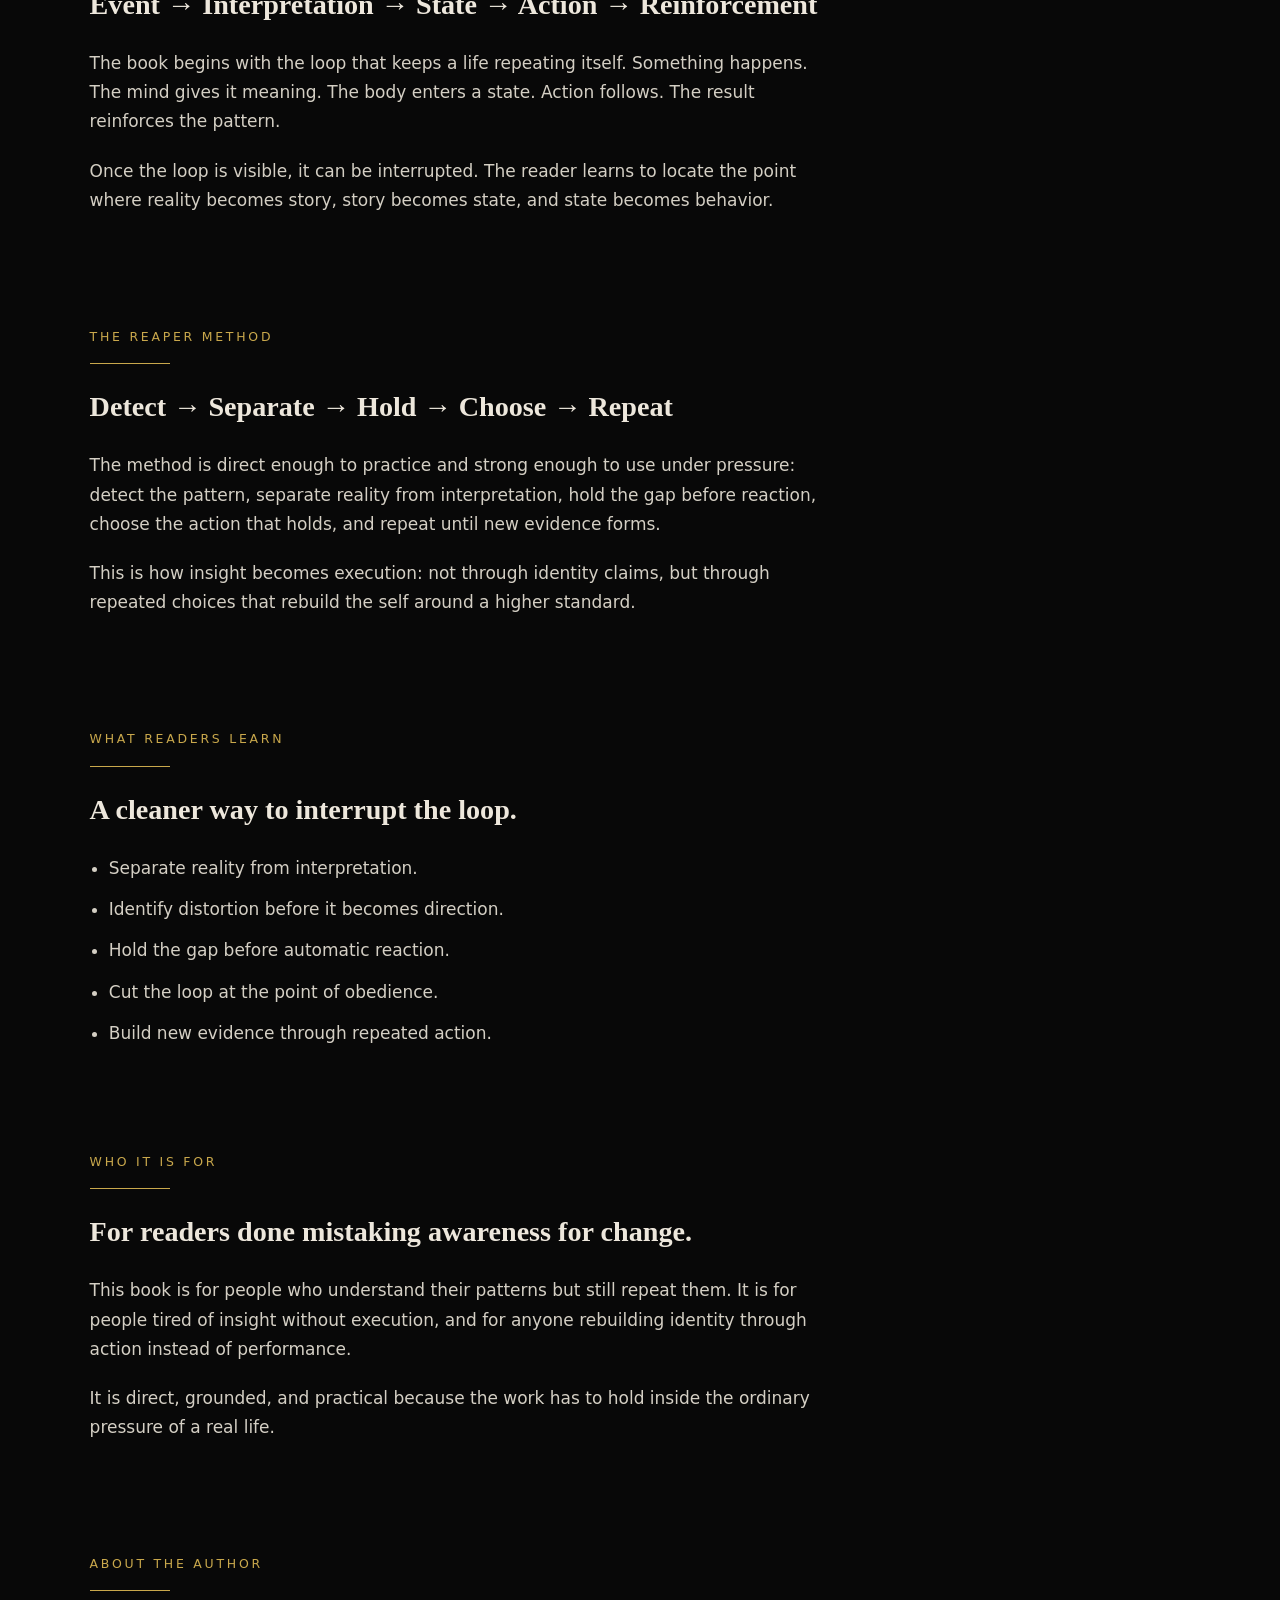
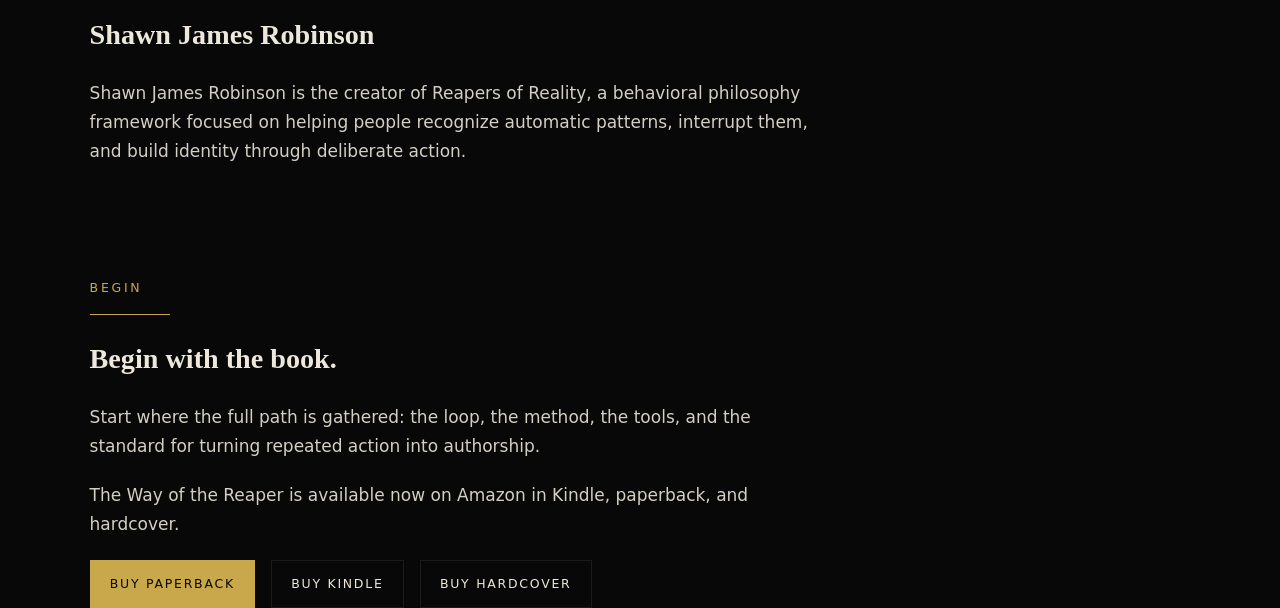
==== commit 42a0e64d: "Repair duplicated book page and purchase links" ====
--- a/book.html
+++ b/book.html
@@ -11,7 +11,7 @@
   <meta property="og:title" content="The Way of the Reaper | Reapers of Reality" />
   <meta property="og:description" content="A practical system for breaking reactive patterns and building identity through deliberate action." />
   <meta property="og:type" content="website" />
-  <meta property="og:url" content="https://reapersofreality.com/book.html" />
+  <meta property="og:url" content="https://reaperofreality.com/book.html" />
   <meta property="og:site_name" content="Reapers of Reality" />
 
   <meta name="twitter:card" content="summary" />
@@ -200,6 +200,7 @@
       </p>
 
       <p class="hero-copy">
+      <p class="hero-copy">
         The Way of the Reaper is available now on Amazon in Kindle, paperback, and hardcover.
       </p>
 
@@ -208,217 +209,5 @@
         <a class="button secondary" href="https://www.amazon.com/dp/B0H3BL6XYV" target="_blank" rel="noopener">Buy Kindle</a>
         <a class="button secondary" href="https://www.amazon.com/dp/B0H4CQLBRL" target="_blank" rel="noopener">Buy Hardcover</a>
       </div>
-    </section>
-
-      </div>
-<!DOCTYPE html>
-<html lang="en">
-<head>
-  <meta charset="UTF-8" />
-  <meta name="viewport" content="width=device-width, initial-scale=1.0" />
-
-  <title>The Way of the Reaper | Reapers of Reality</title>
-
-  <meta name="description" content="The Way of the Reaper: a practical system for reducing distortion, breaking reactive patterns, and building identity through deliberate action." />
-
-  <meta property="og:title" content="The Way of the Reaper | Reapers of Reality" />
-  <meta property="og:description" content="A practical system for breaking reactive patterns and building identity through deliberate action." />
-  <meta property="og:type" content="website" />
-  <meta property="og:url" content="https://reapersofreality.com/book.html" />
-  <meta property="og:site_name" content="Reapers of Reality" />
-
-  <meta name="twitter:card" content="summary" />
-  <meta name="twitter:title" content="The Way of the Reaper | Reapers of Reality" />
-  <meta name="twitter:description" content="A practical system for breaking reactive patterns and building identity through deliberate action." />
-
-  <link rel="stylesheet" href="styles.css" />
-</head>
-
-<body>
-  <header class="site-header">
-    <a class="brand" href="index.html">REAPERS OF REALITY</a>
-
-    <button class="menu-toggle" aria-label="Open navigation">☰</button>
-
-    <nav class="site-nav">
-      <a href="index.html">Home</a>
-      <a href="book.html">Book</a>
-      <a href="start-here.html">Start Here</a>
-      <a href="reality-check.html">Reality Check</a>
-      <a href="the-way.html">The Way</a>
-      <a href="tools.html">Tools</a>
-      <a href="code.html">Code</a>
-      <a href="practices.html">Practices</a>
-      <a href="field-notes.html">Field Notes</a>
-      <a href="ecosystem.html">Ecosystem</a>
-        <a href="contact.html">Contact</a>
-    </nav>
-  </header>
-
-  <main>
-    <section class="hero book-hero">
-      <div class="book-hero-copy">
-        <p class="eyebrow">The book</p>
-
-        <h1>The Way of the Reaper</h1>
-
-        <p class="hero-subline">
-          A System for Breaking Patterns and Building Identity Through Action
-        </p>
-
-        <p class="book-author">By Shawn James Robinson</p>
-
-        <p class="book-meta">ISBN: 9798198814806</p>
-        <p class="book-meta">Available now on Amazon</p>
-
-        <p class="hero-copy">
-          The Way of the Reaper is the behavioral entry point into a larger system of reality
-          discernment. It teaches readers to see repeated patterns, interrupt automatic
-          reactions, and rebuild identity through deliberate action. This is the book
-          for readers ready to stop circling the same loop and start choosing what holds.
-        </p>
-
-        <div class="hero-actions">
-          <a class="button primary" href="#book-cta">Begin with the Book</a>
-          <a class="button secondary" href="start-here.html">Start Here</a>
-        </div>
-      </div>
-
-      <div class="book-cover" aria-label="Book cover preview">
-        <p class="book-cover-kicker">Reapers of Reality</p>
-        <p class="book-cover-title">The Way of the Reaper</p>
-        <p class="book-cover-subtitle">
-          A System for Breaking Patterns and Building Identity Through Action
-        </p>
-        <p class="book-cover-author">Shawn James Robinson</p>
-      </div>
-    </section>
-
-    <section class="content-section" aria-labelledby="what-this-book-is">
-      <p class="eyebrow">What this book is</p>
-
-      <h2 id="what-this-book-is" class="hero-subline">
-        Not motivation. Not performance.
-      </h2>
-
-      <p class="hero-copy">
-        The Way of the Reaper is not about getting inspired for a moment and returning
-        to the same automatic life. It is about recognizing the pattern that keeps taking
-        over and learning how to interrupt it before it becomes another repeated outcome.
-      </p>
-
-      <p class="hero-copy">
-        It gives language, sequence, and structure to the work of seeing what is happening,
-        separating the event from the interpretation, and choosing the action that holds.
-      </p>
-    </section>
-
-    <section class="content-section" aria-labelledby="the-core-loop">
-      <p class="eyebrow">The core loop</p>
-
-      <h2 id="the-core-loop" class="hero-subline">
-        Event &rarr; Interpretation &rarr; State &rarr; Action &rarr; Reinforcement
-      </h2>
-
-      <p class="hero-copy">
-        The book begins with the loop that keeps a life repeating itself. Something happens.
-        The mind gives it meaning. The body enters a state. Action follows. The result
-        reinforces the pattern.
-      </p>
-
-      <p class="hero-copy">
-        Once the loop is visible, it can be interrupted. The reader learns to locate the
-        point where reality becomes story, story becomes state, and state becomes behavior.
-      </p>
-    </section>
-
-    <section class="content-section" aria-labelledby="the-reaper-method">
-      <p class="eyebrow">The Reaper Method</p>
-
-      <h2 id="the-reaper-method" class="hero-subline">
-        Detect &rarr; Separate &rarr; Hold &rarr; Choose &rarr; Repeat
-      </h2>
-
-      <p class="hero-copy">
-        The method is direct enough to practice and strong enough to use under pressure:
-        detect the pattern, separate reality from interpretation, hold the gap before reaction,
-        choose the action that holds, and repeat until new evidence forms.
-      </p>
-
-      <p class="hero-copy">
-        This is how insight becomes execution: not through identity claims, but through
-        repeated choices that rebuild the self around a higher standard.
-      </p>
-    </section>
-
-    <section class="content-section" aria-labelledby="what-readers-learn">
-      <p class="eyebrow">What readers learn</p>
-
-      <h2 id="what-readers-learn" class="hero-subline">
-        A cleaner way to interrupt the loop.
-      </h2>
-
-      <ul class="book-list">
-        <li>Separate reality from interpretation.</li>
-        <li>Identify distortion before it becomes direction.</li>
-        <li>Hold the gap before automatic reaction.</li>
-        <li>Cut the loop at the point of obedience.</li>
-        <li>Build new evidence through repeated action.</li>
-      </ul>
-    </section>
-
-    <section class="content-section" aria-labelledby="who-it-is-for">
-      <p class="eyebrow">Who it is for</p>
-
-      <h2 id="who-it-is-for" class="hero-subline">
-        For readers done mistaking awareness for change.
-      </h2>
-
-      <p class="hero-copy">
-        This book is for people who understand their patterns but still repeat them.
-        It is for people tired of insight without execution, and for anyone rebuilding
-        identity through action instead of performance.
-      </p>
-
-      <p class="hero-copy">
-        It is direct, grounded, and practical because the work has to hold inside the
-        ordinary pressure of a real life.
-      </p>
-    </section>
-
-    <section class="content-section" aria-labelledby="about-author">
-      <p class="eyebrow">About the Author</p>
-
-      <h2 id="about-author" class="hero-subline">
-        Shawn James Robinson
-      </h2>
-
-      <p class="hero-copy">
-        Shawn James Robinson is the creator of Reapers of Reality, a behavioral philosophy
-        framework focused on helping people recognize automatic patterns, interrupt them,
-        and build identity through deliberate action.
-      </p>
-    </section>
-
-    <section class="content-section book-cta" aria-labelledby="book-cta">
-      <p class="eyebrow">Begin</p>
-
-      <h2 id="book-cta" class="hero-subline">
-        Begin with the book.
-      </h2>
-
-      <p class="hero-copy">
-        Start where the full path is gathered: the loop, the method, the tools,
-        and the standard for turning repeated action into authorship.
-      </p>
-
-      <p class="hero-copy">
-      <p class="hero-copy">
-        The Way of the Reaper is available now on Amazon in Kindle, paperback, and hardcover.
-      </p>
-
-      <div class="hero-actions">
-        <a class="button primary" href="https://www.amazon.com/dp/B0H3W32BKN" target="_blank" rel="noopener">Buy Paperback</a>
-        <a class="button secondary" href="https://www.amazon.com/dp/B0H3BL6XYV" target="_blank" rel="noopener">Buy Kindle</a>
-        <a class="button secondary" href="https://www.amazon.com/dp/B0H4CQLBRL" target="_blank" rel="noopener">Buy Hardcover</a>
-      </div>
+
+
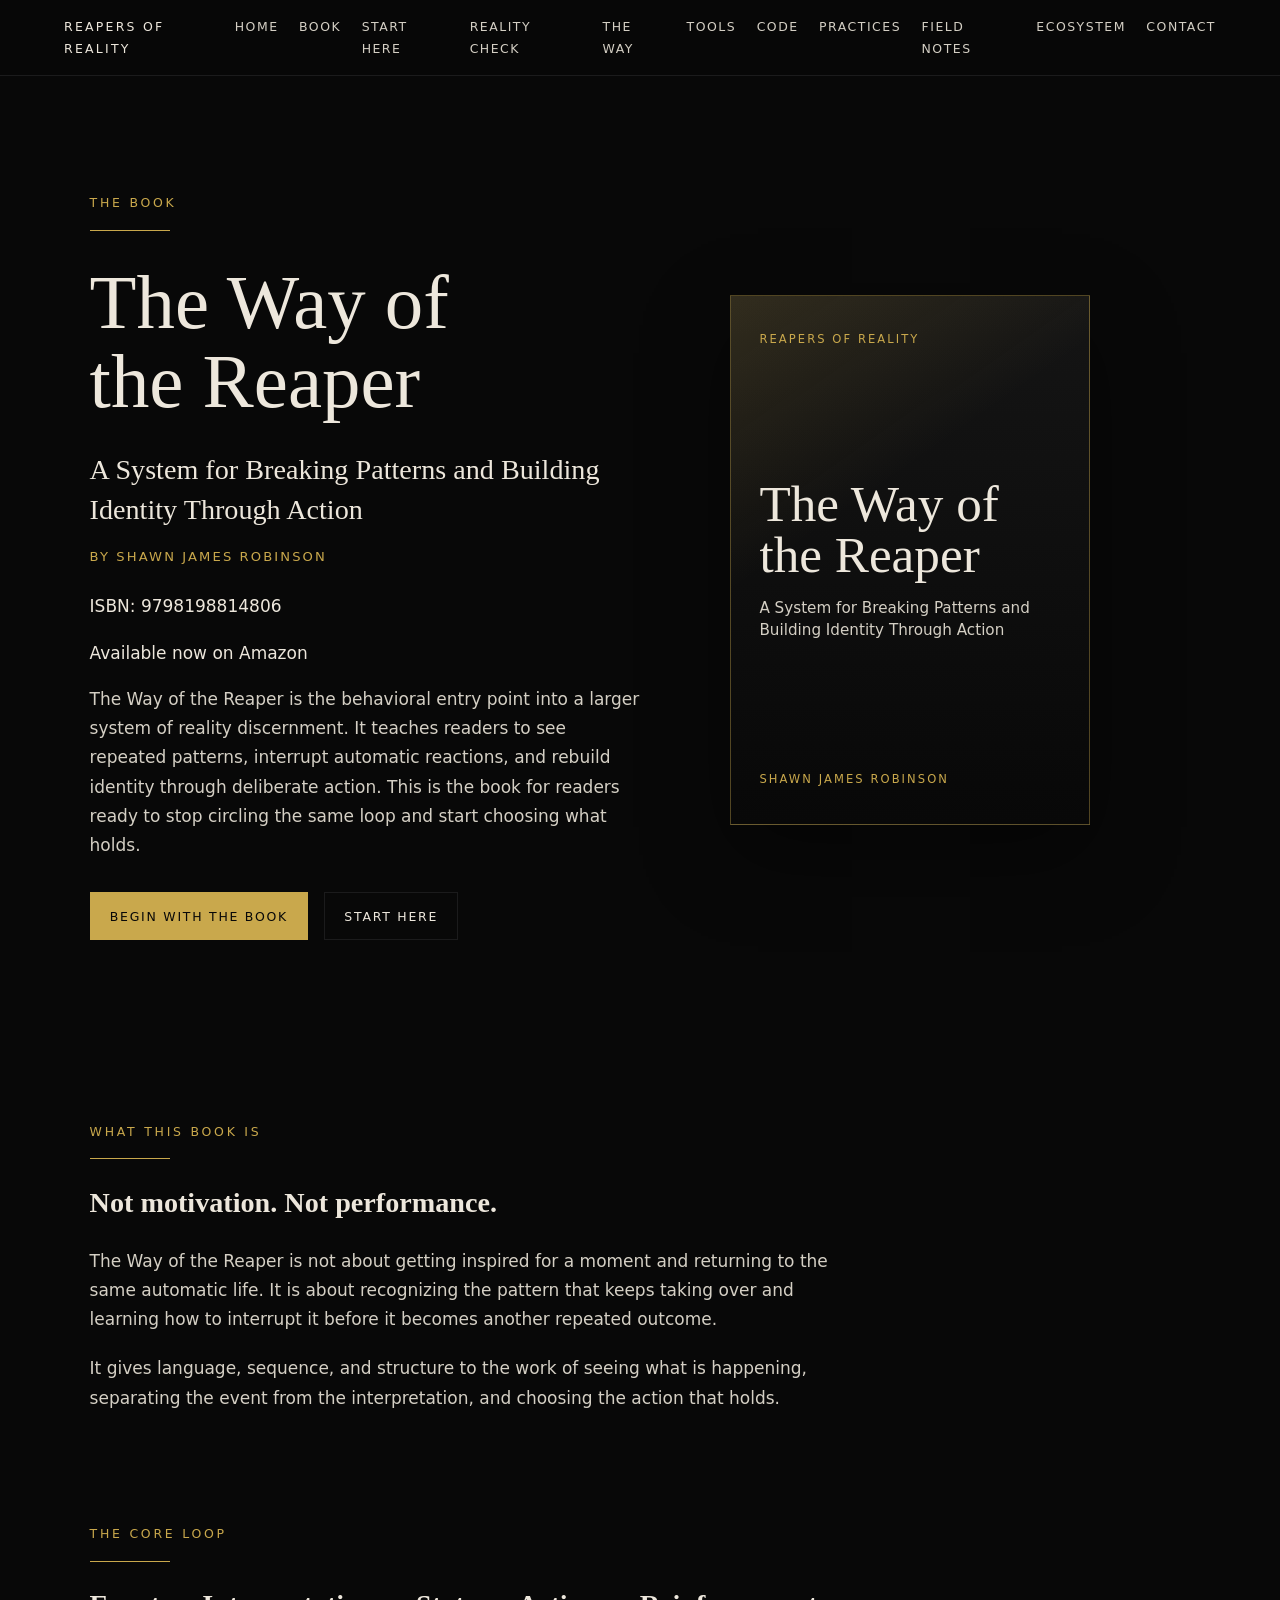
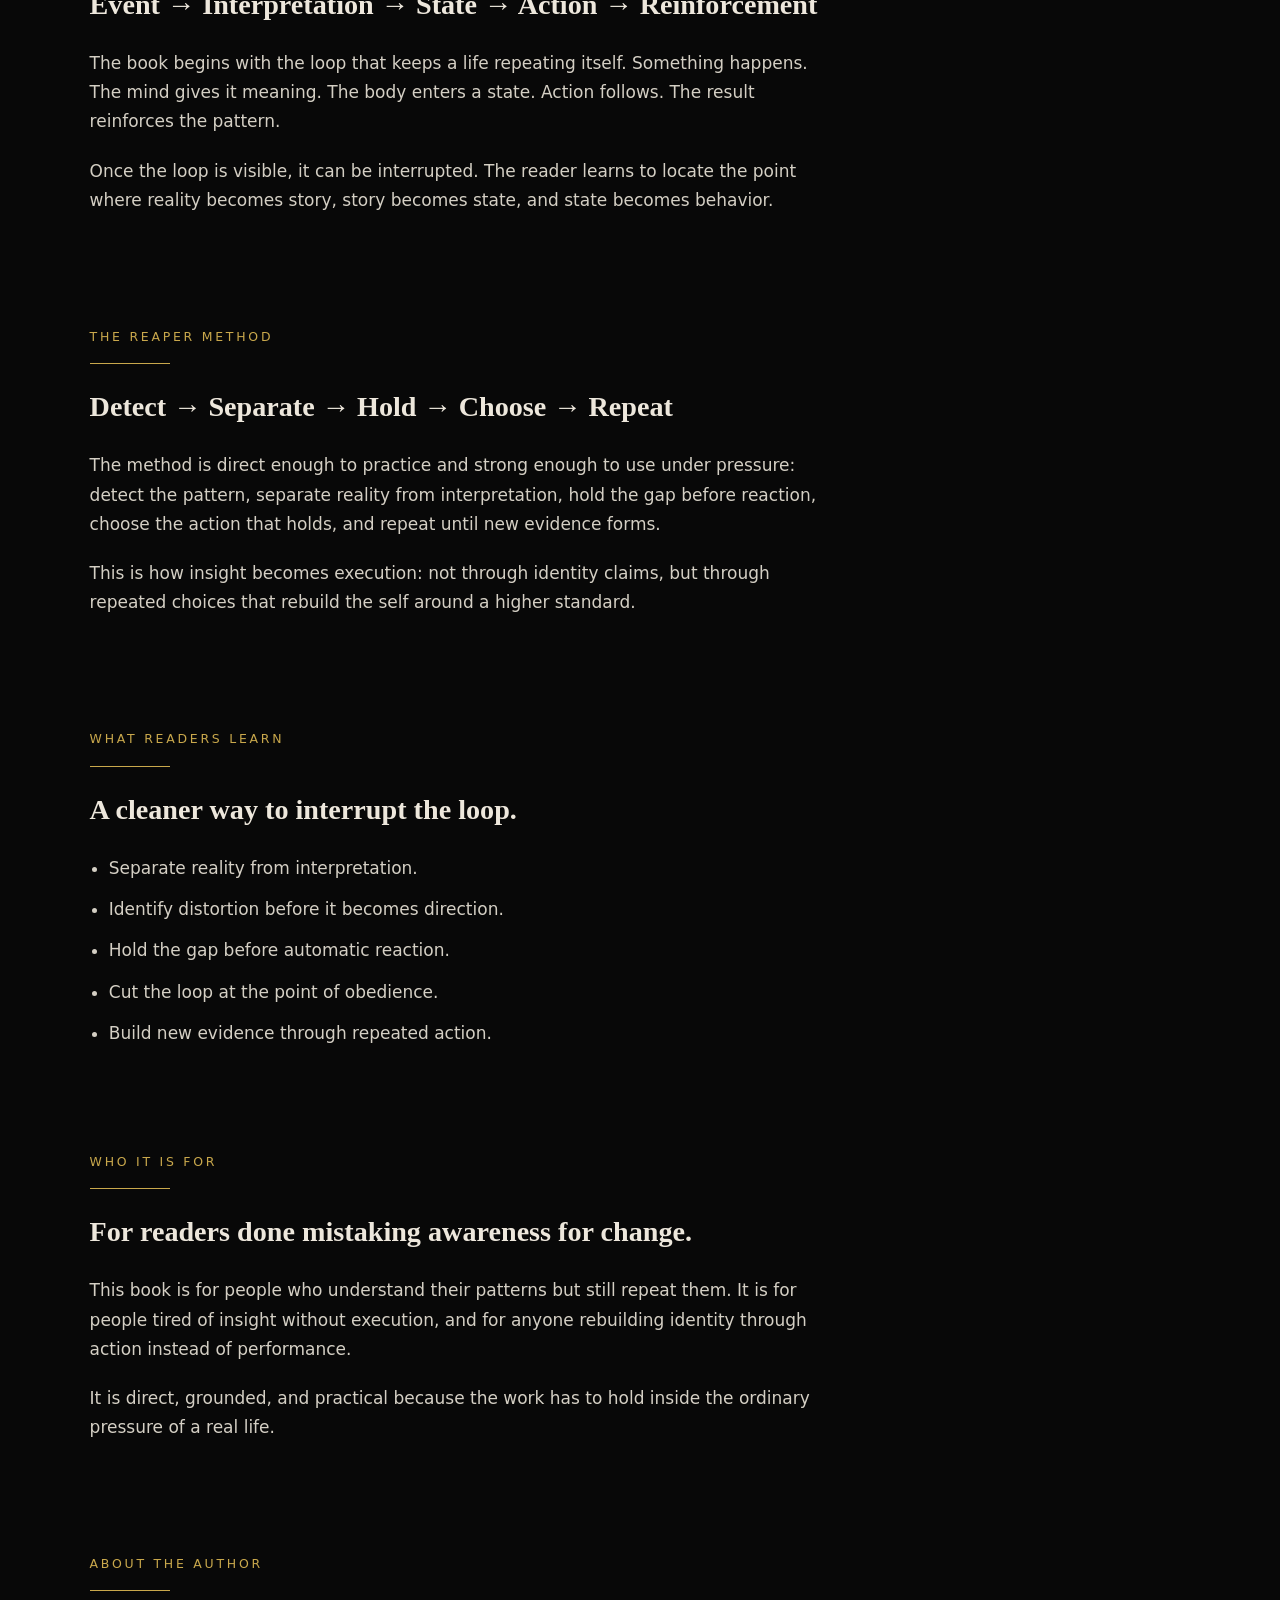
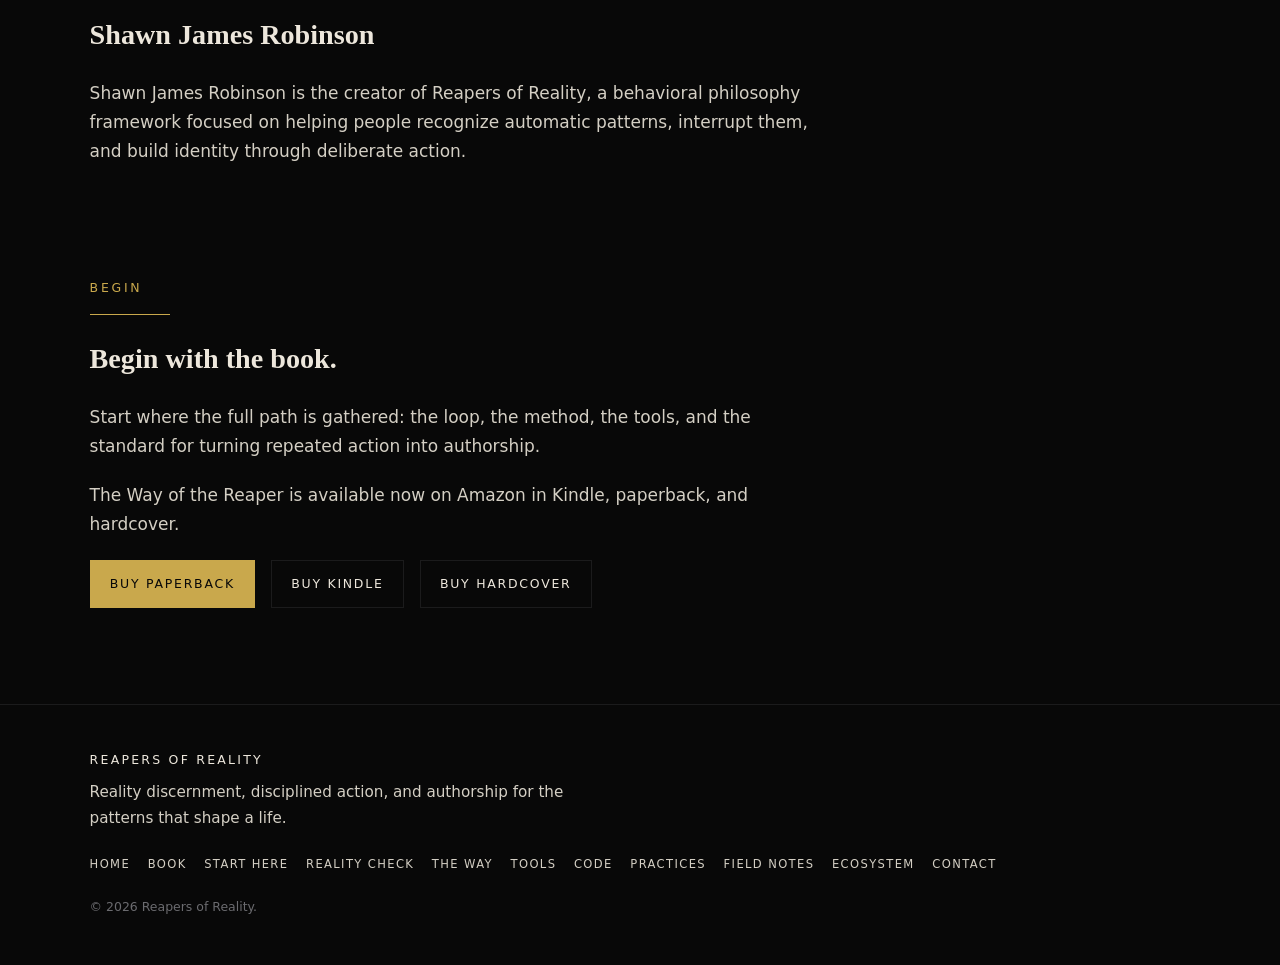
==== commit 5869d3ba: "Finalize launch metadata and sitemap" ====
--- a/book.html
+++ b/book.html
@@ -200,7 +200,6 @@
       </p>
 
       <p class="hero-copy">
-      <p class="hero-copy">
         The Way of the Reaper is available now on Amazon in Kindle, paperback, and hardcover.
       </p>
 
@@ -209,5 +208,30 @@
         <a class="button secondary" href="https://www.amazon.com/dp/B0H3BL6XYV" target="_blank" rel="noopener">Buy Kindle</a>
         <a class="button secondary" href="https://www.amazon.com/dp/B0H4CQLBRL" target="_blank" rel="noopener">Buy Hardcover</a>
       </div>
-
-
+    </section>
+  </main>
+
+  <footer class="site-footer">
+    <div class="footer-inner">
+      <p class="footer-brand">Reapers of Reality</p>
+      <p class="footer-line">Reality discernment, disciplined action, and authorship for the patterns that shape a life.</p>
+      <nav class="footer-nav" aria-label="Footer navigation">
+        <a href="index.html">Home</a>
+        <a href="book.html">Book</a>
+        <a href="start-here.html">Start Here</a>
+        <a href="reality-check.html">Reality Check</a>
+        <a href="the-way.html">The Way</a>
+        <a href="tools.html">Tools</a>
+        <a href="code.html">Code</a>
+        <a href="practices.html">Practices</a>
+        <a href="field-notes.html">Field Notes</a>
+        <a href="ecosystem.html">Ecosystem</a>
+        <a href="contact.html">Contact</a>
+      </nav>
+      <p class="footer-copy">&copy; 2026 Reapers of Reality.</p>
+    </div>
+  </footer>
+
+  <script src="script.js"></script>
+</body>
+</html>
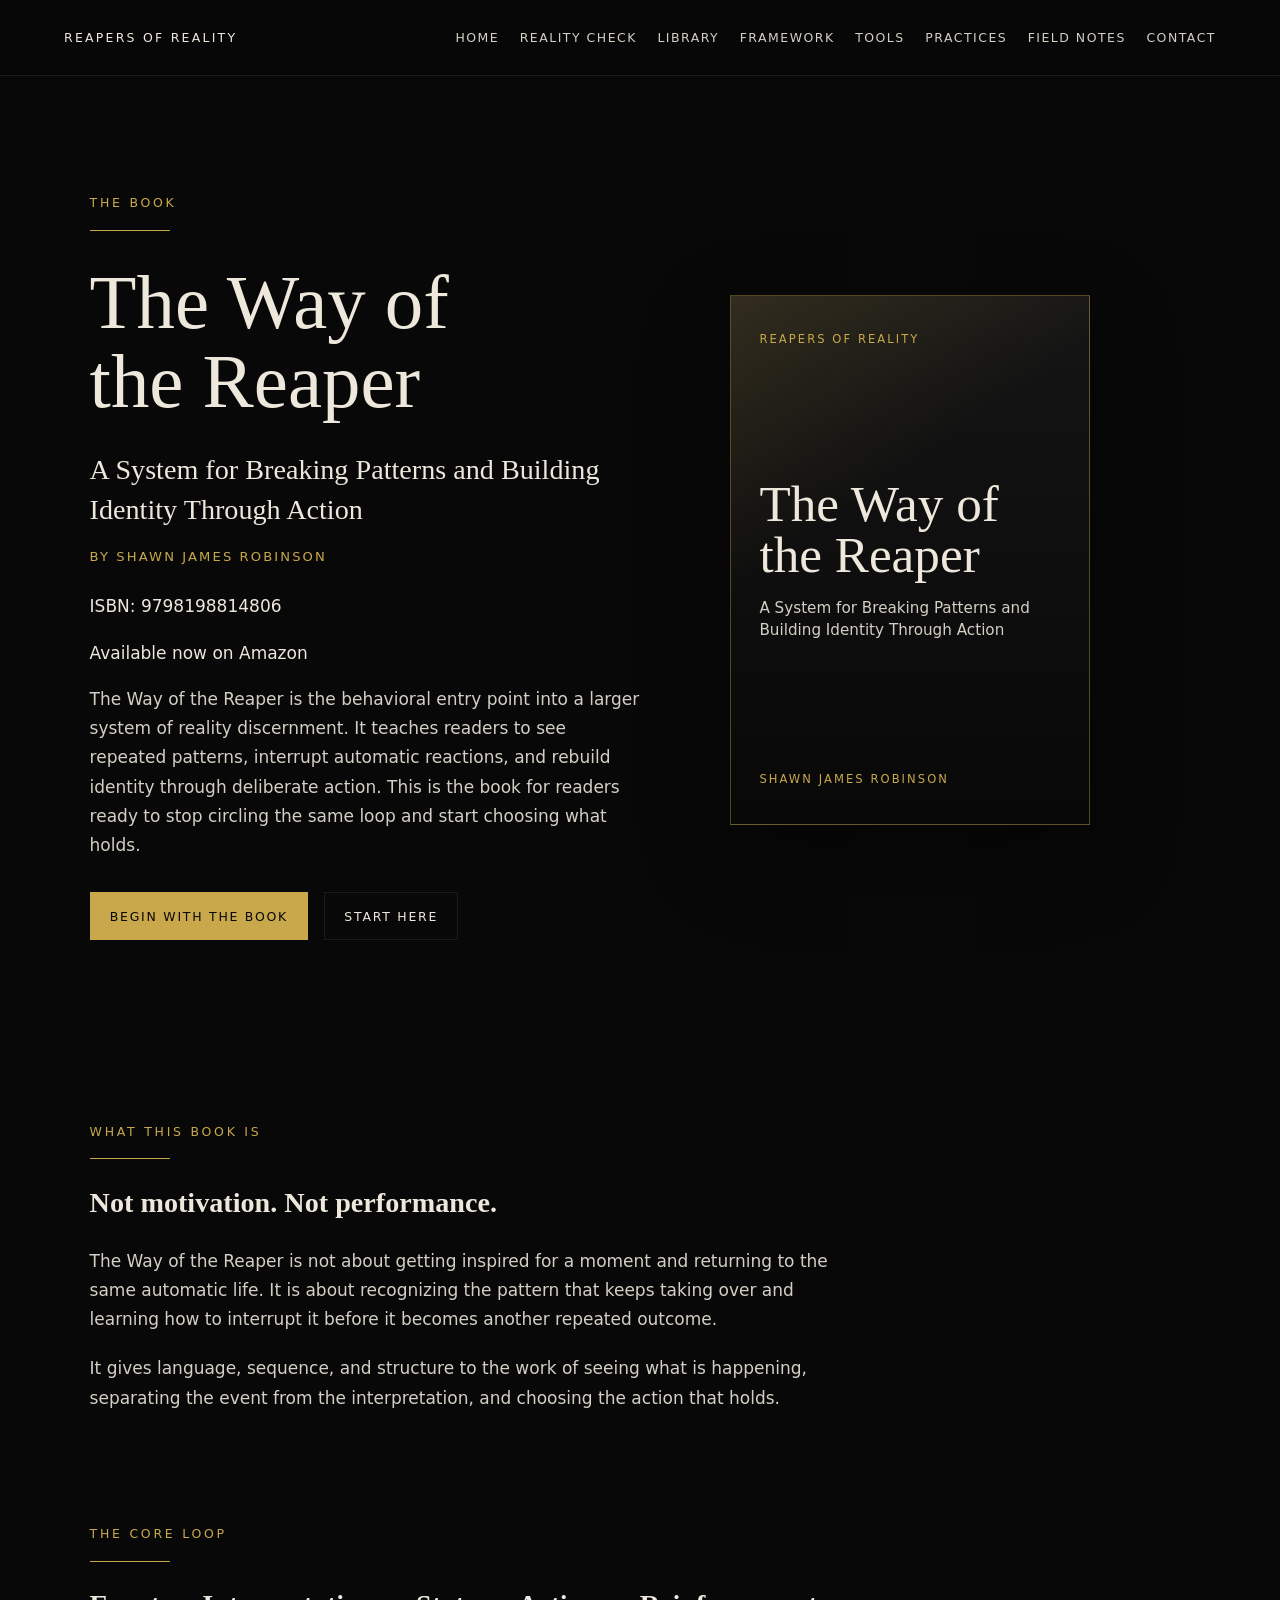
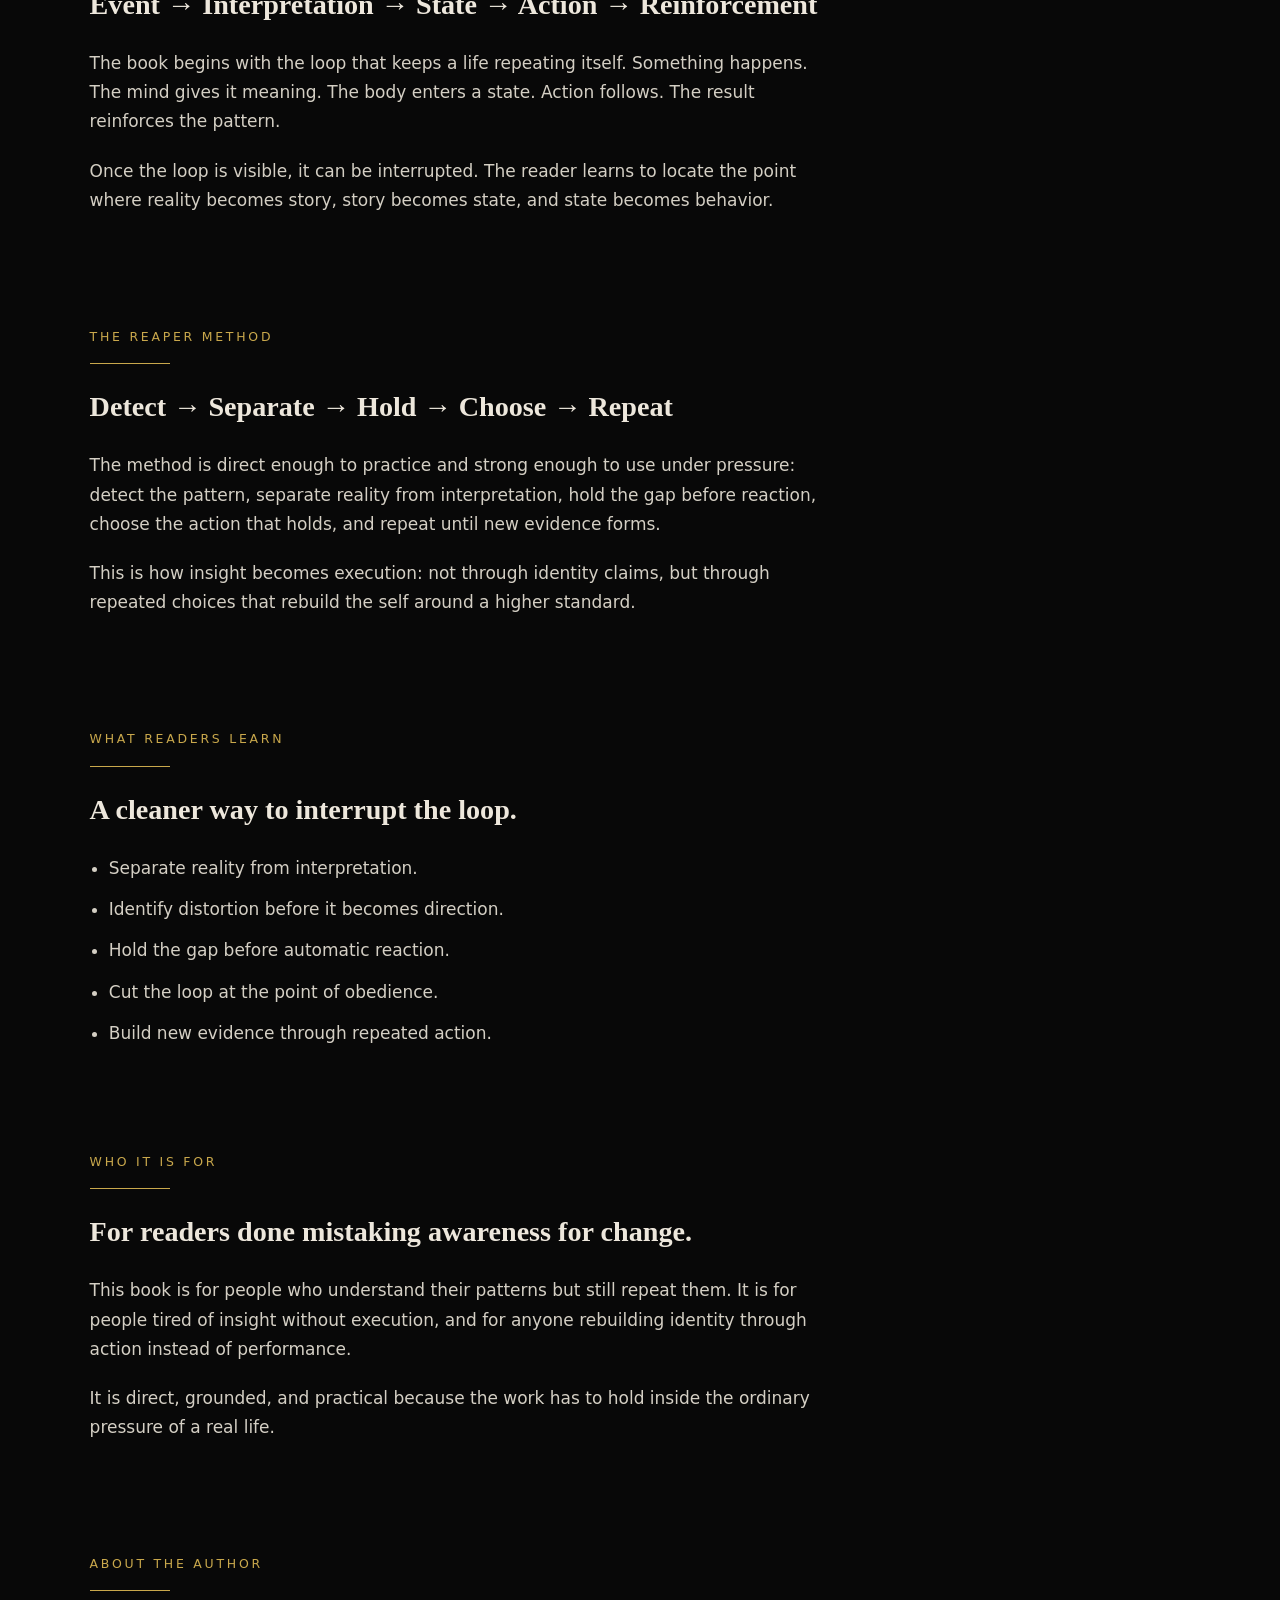
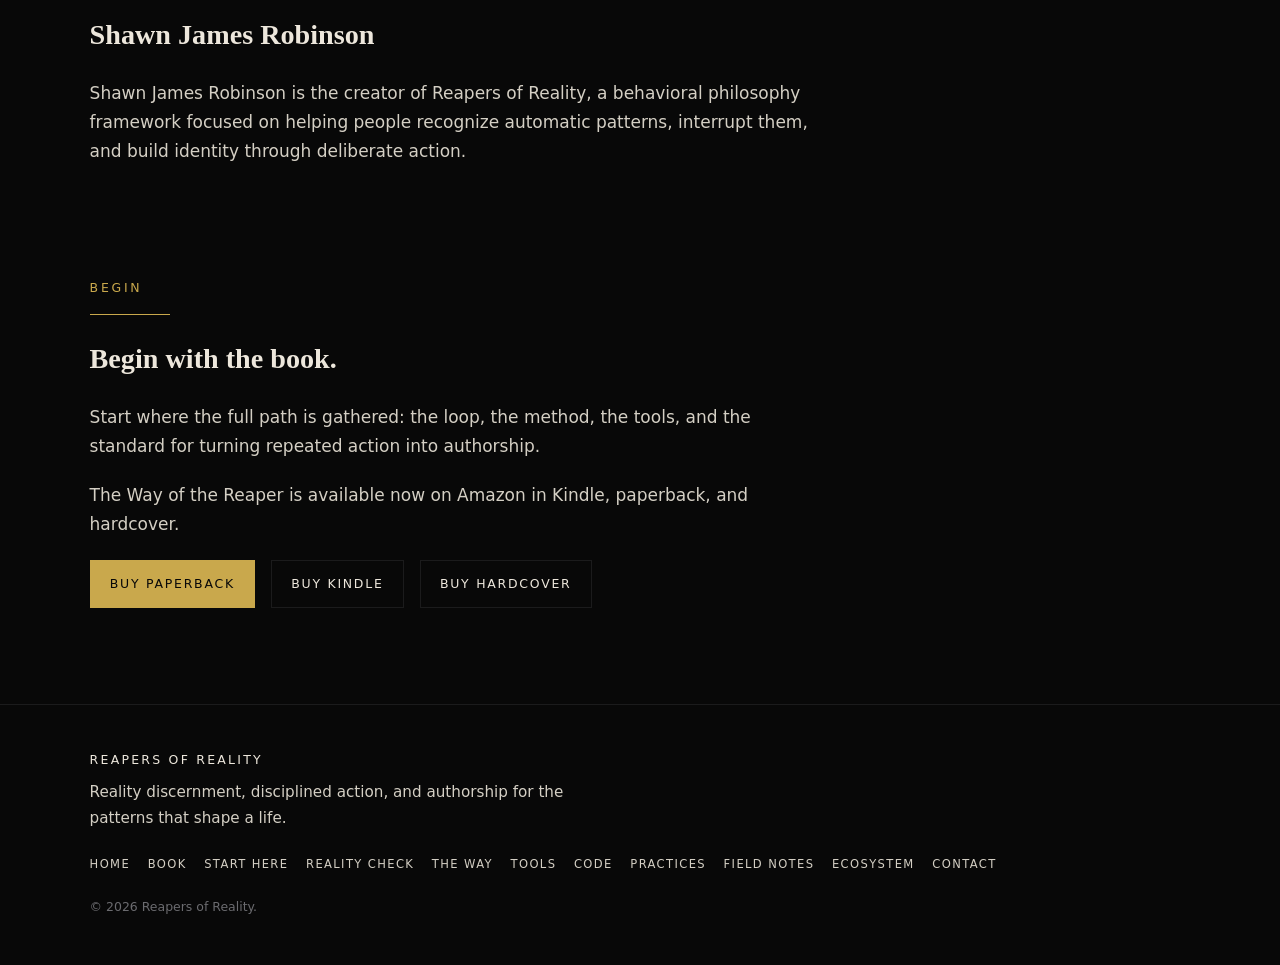
==== commit 417165e2: "ARCH: Introduce V2 information architecture" ====
--- a/book.html
+++ b/book.html
@@ -29,16 +29,13 @@
 
     <nav class="site-nav">
       <a href="index.html">Home</a>
-      <a href="book.html">Book</a>
-      <a href="start-here.html">Start Here</a>
       <a href="reality-check.html">Reality Check</a>
-      <a href="the-way.html">The Way</a>
+      <a href="library.html">Library</a>
+      <a href="framework.html">Framework</a>
       <a href="tools.html">Tools</a>
-      <a href="code.html">Code</a>
       <a href="practices.html">Practices</a>
       <a href="field-notes.html">Field Notes</a>
-      <a href="ecosystem.html">Ecosystem</a>
-        <a href="contact.html">Contact</a>
+      <a href="contact.html">Contact</a>
     </nav>
   </header>
 
@@ -235,3 +232,4 @@
   <script src="script.js"></script>
 </body>
 </html>
+
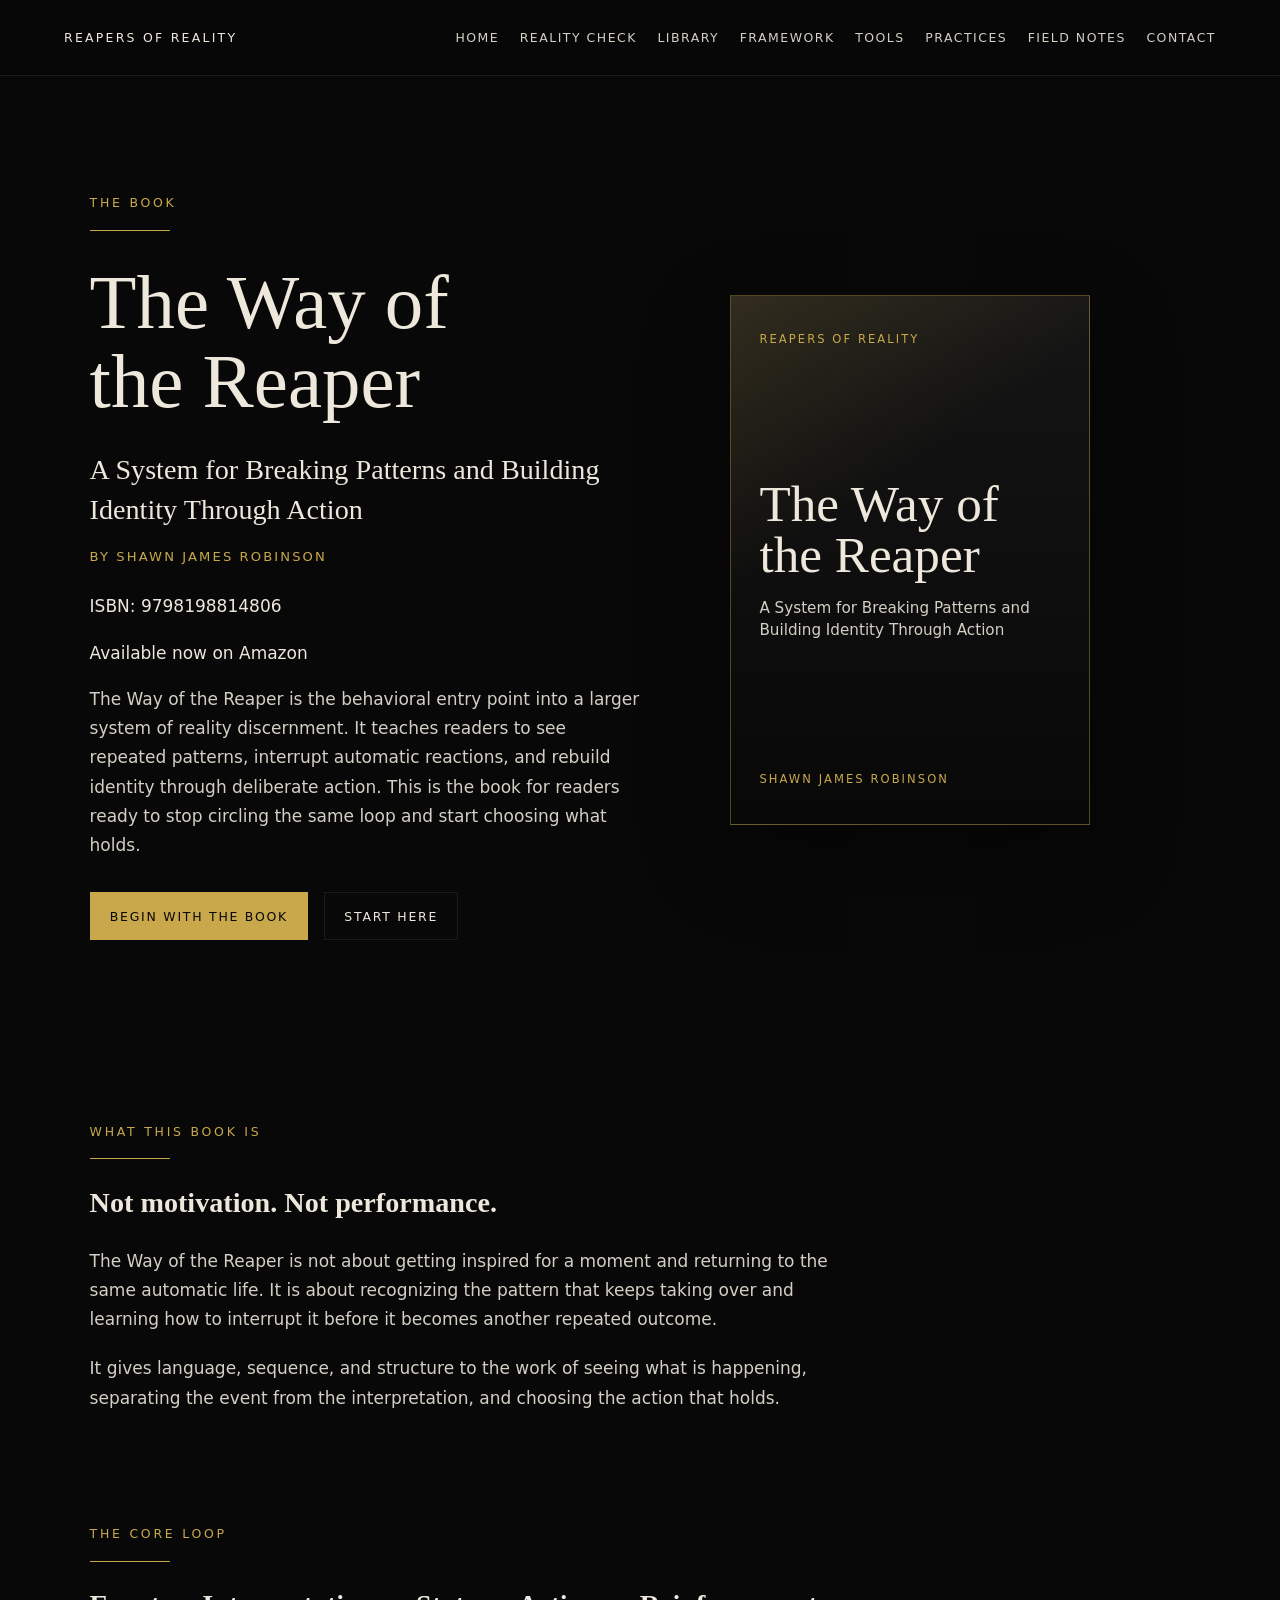
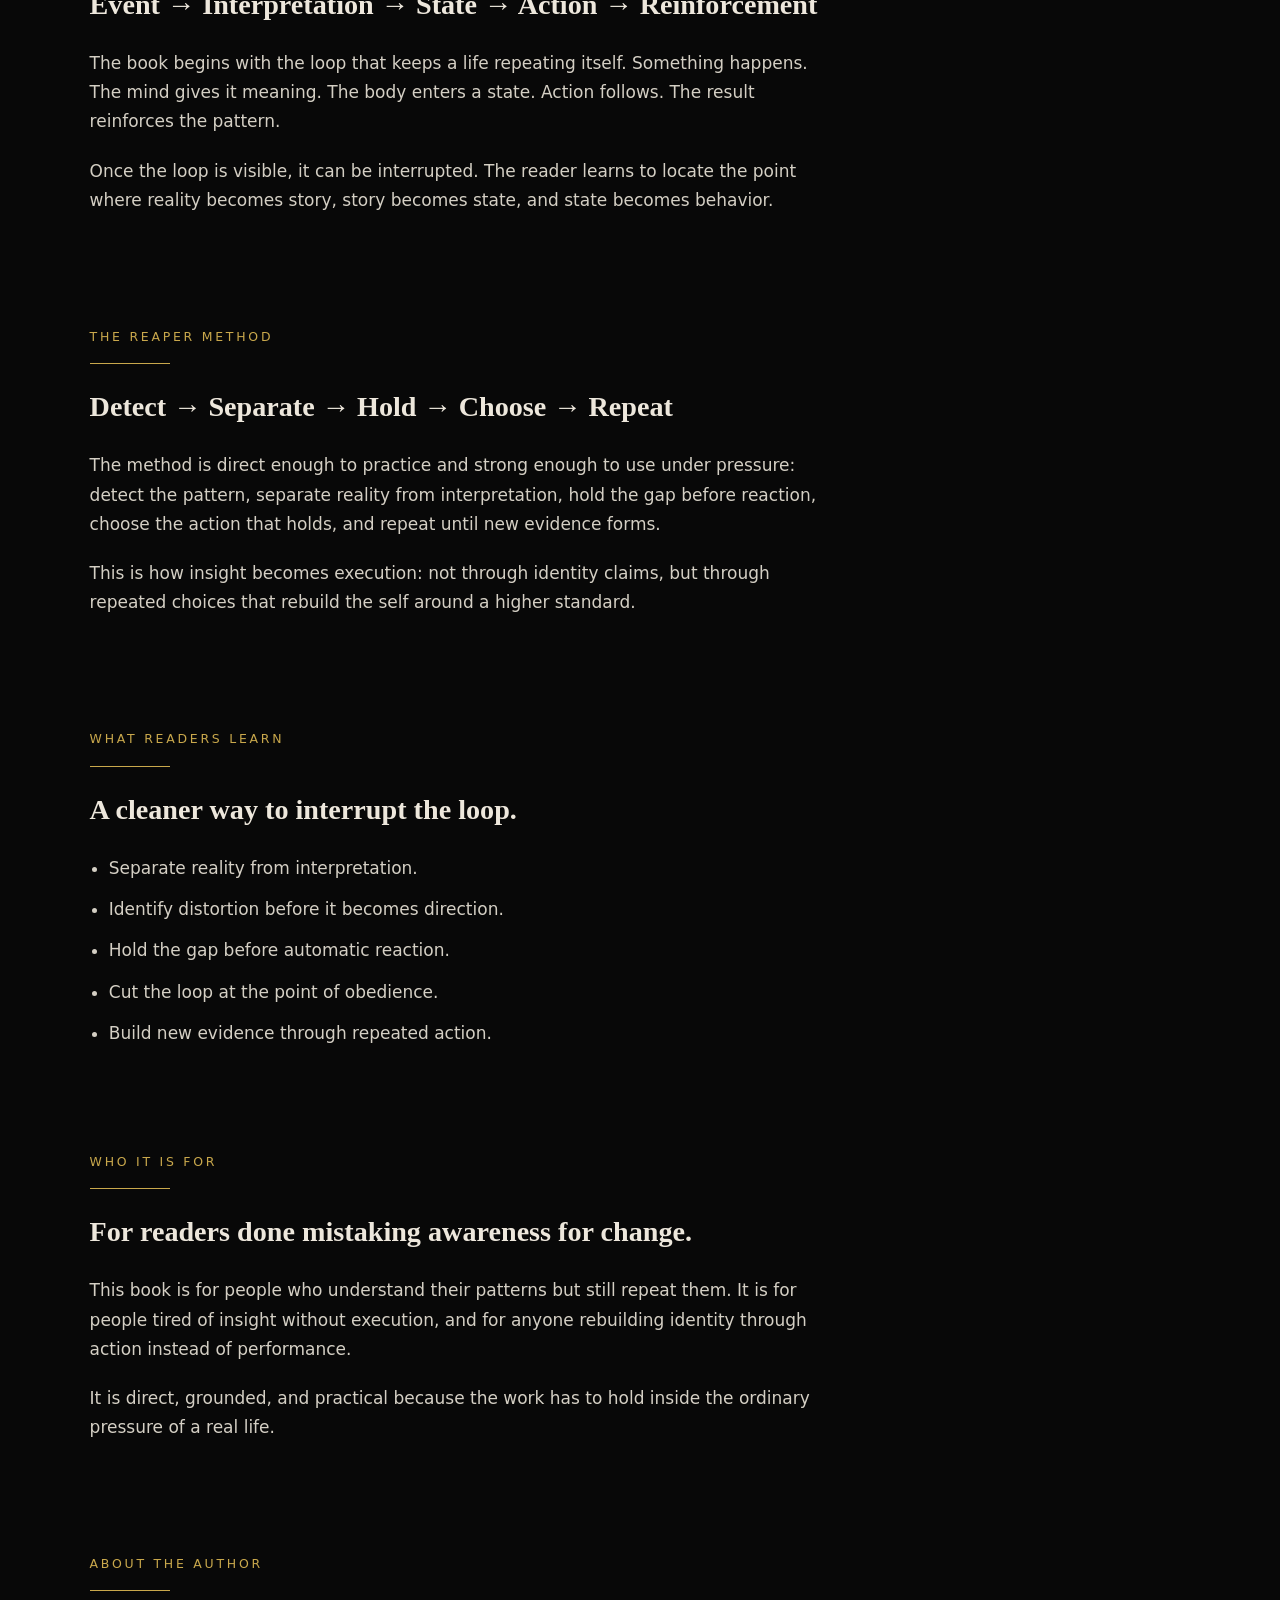
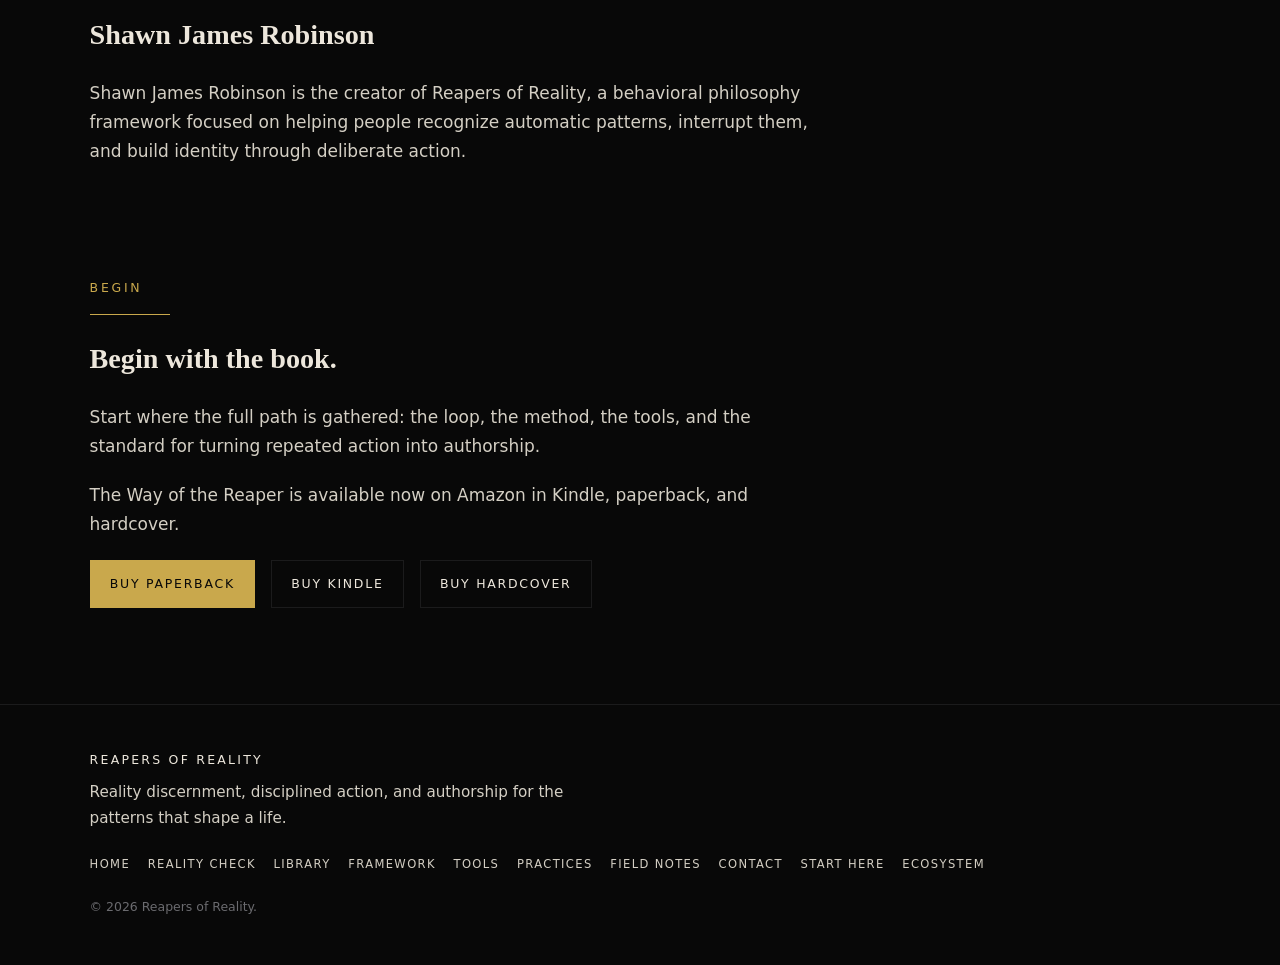
==== commit a661cd3e: "NAV: Update V2 footer and internal links" ====
--- a/book.html
+++ b/book.html
@@ -214,16 +214,15 @@
       <p class="footer-line">Reality discernment, disciplined action, and authorship for the patterns that shape a life.</p>
       <nav class="footer-nav" aria-label="Footer navigation">
         <a href="index.html">Home</a>
-        <a href="book.html">Book</a>
-        <a href="start-here.html">Start Here</a>
         <a href="reality-check.html">Reality Check</a>
-        <a href="the-way.html">The Way</a>
+        <a href="library.html">Library</a>
+        <a href="framework.html">Framework</a>
         <a href="tools.html">Tools</a>
-        <a href="code.html">Code</a>
         <a href="practices.html">Practices</a>
         <a href="field-notes.html">Field Notes</a>
+        <a href="contact.html">Contact</a>
+        <a href="start-here.html">Start Here</a>
         <a href="ecosystem.html">Ecosystem</a>
-        <a href="contact.html">Contact</a>
       </nav>
       <p class="footer-copy">&copy; 2026 Reapers of Reality.</p>
     </div>
@@ -233,3 +232,4 @@
 </body>
 </html>
 
+
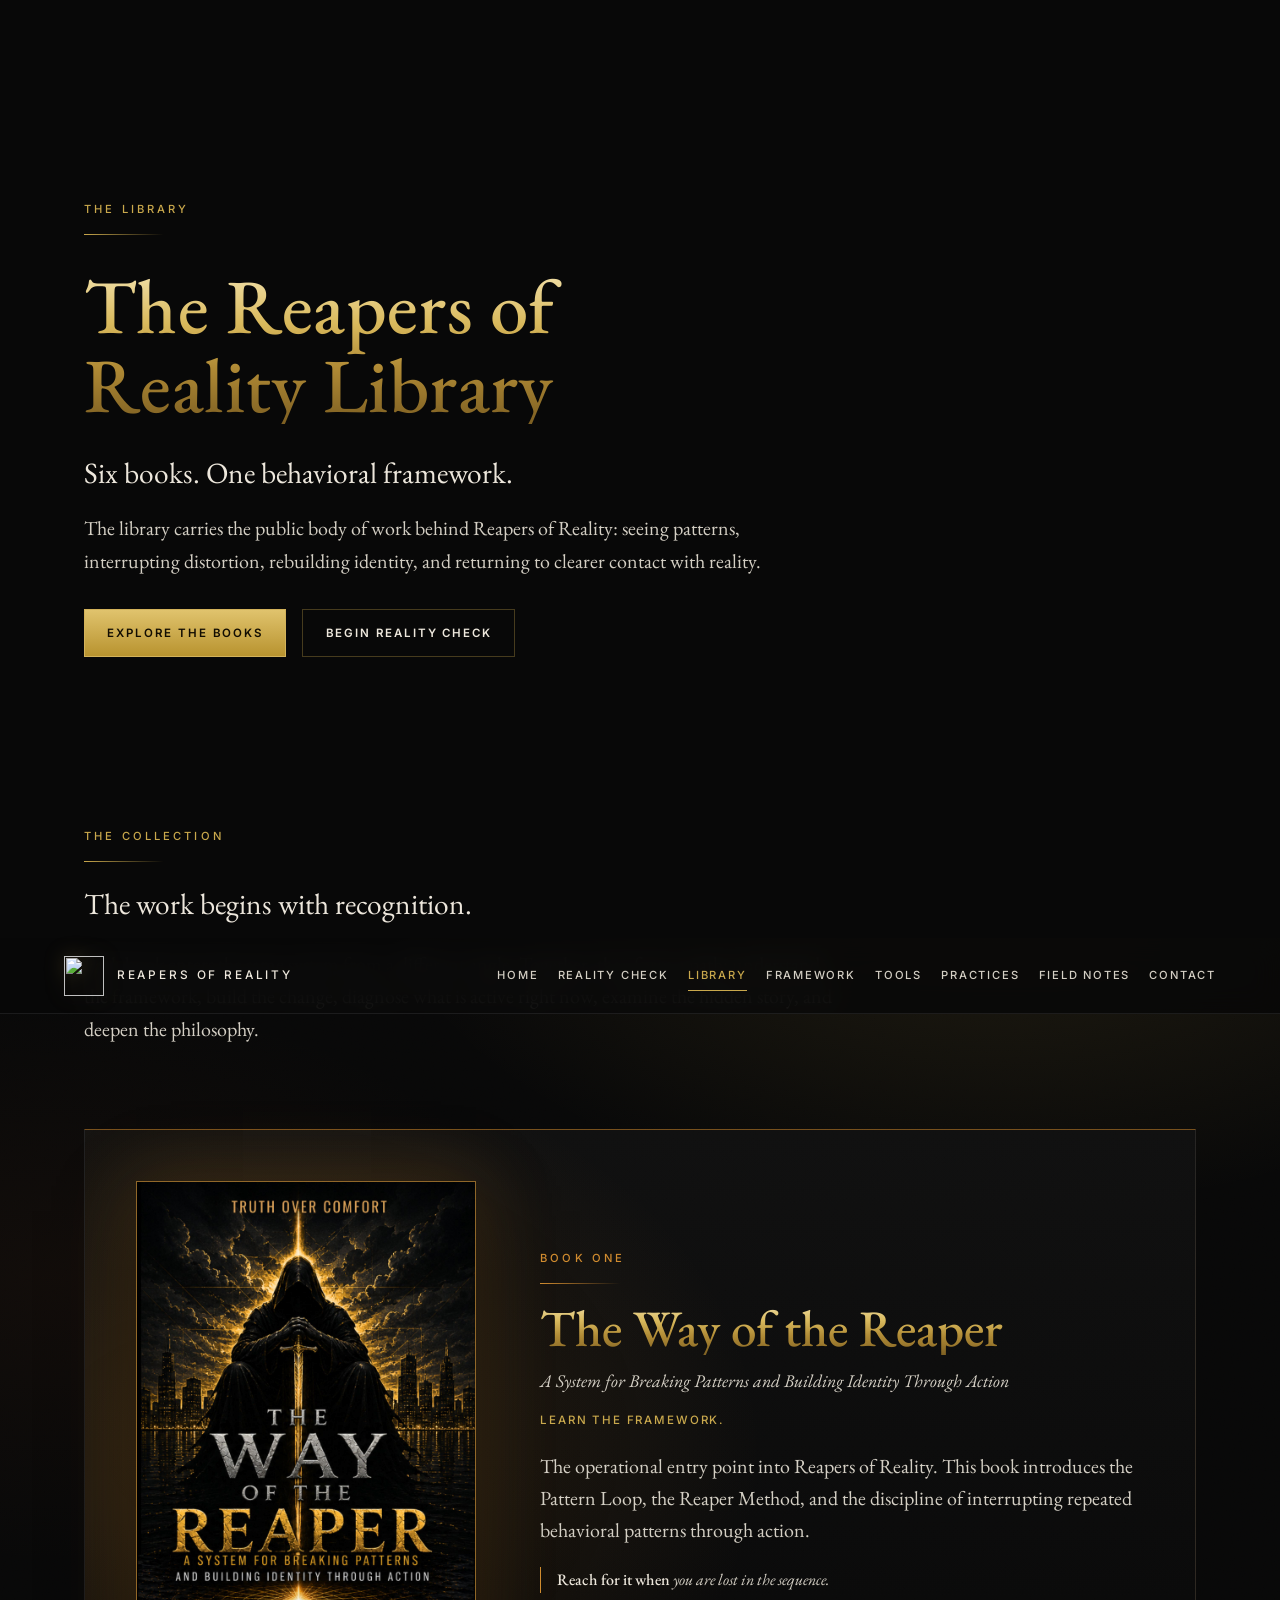
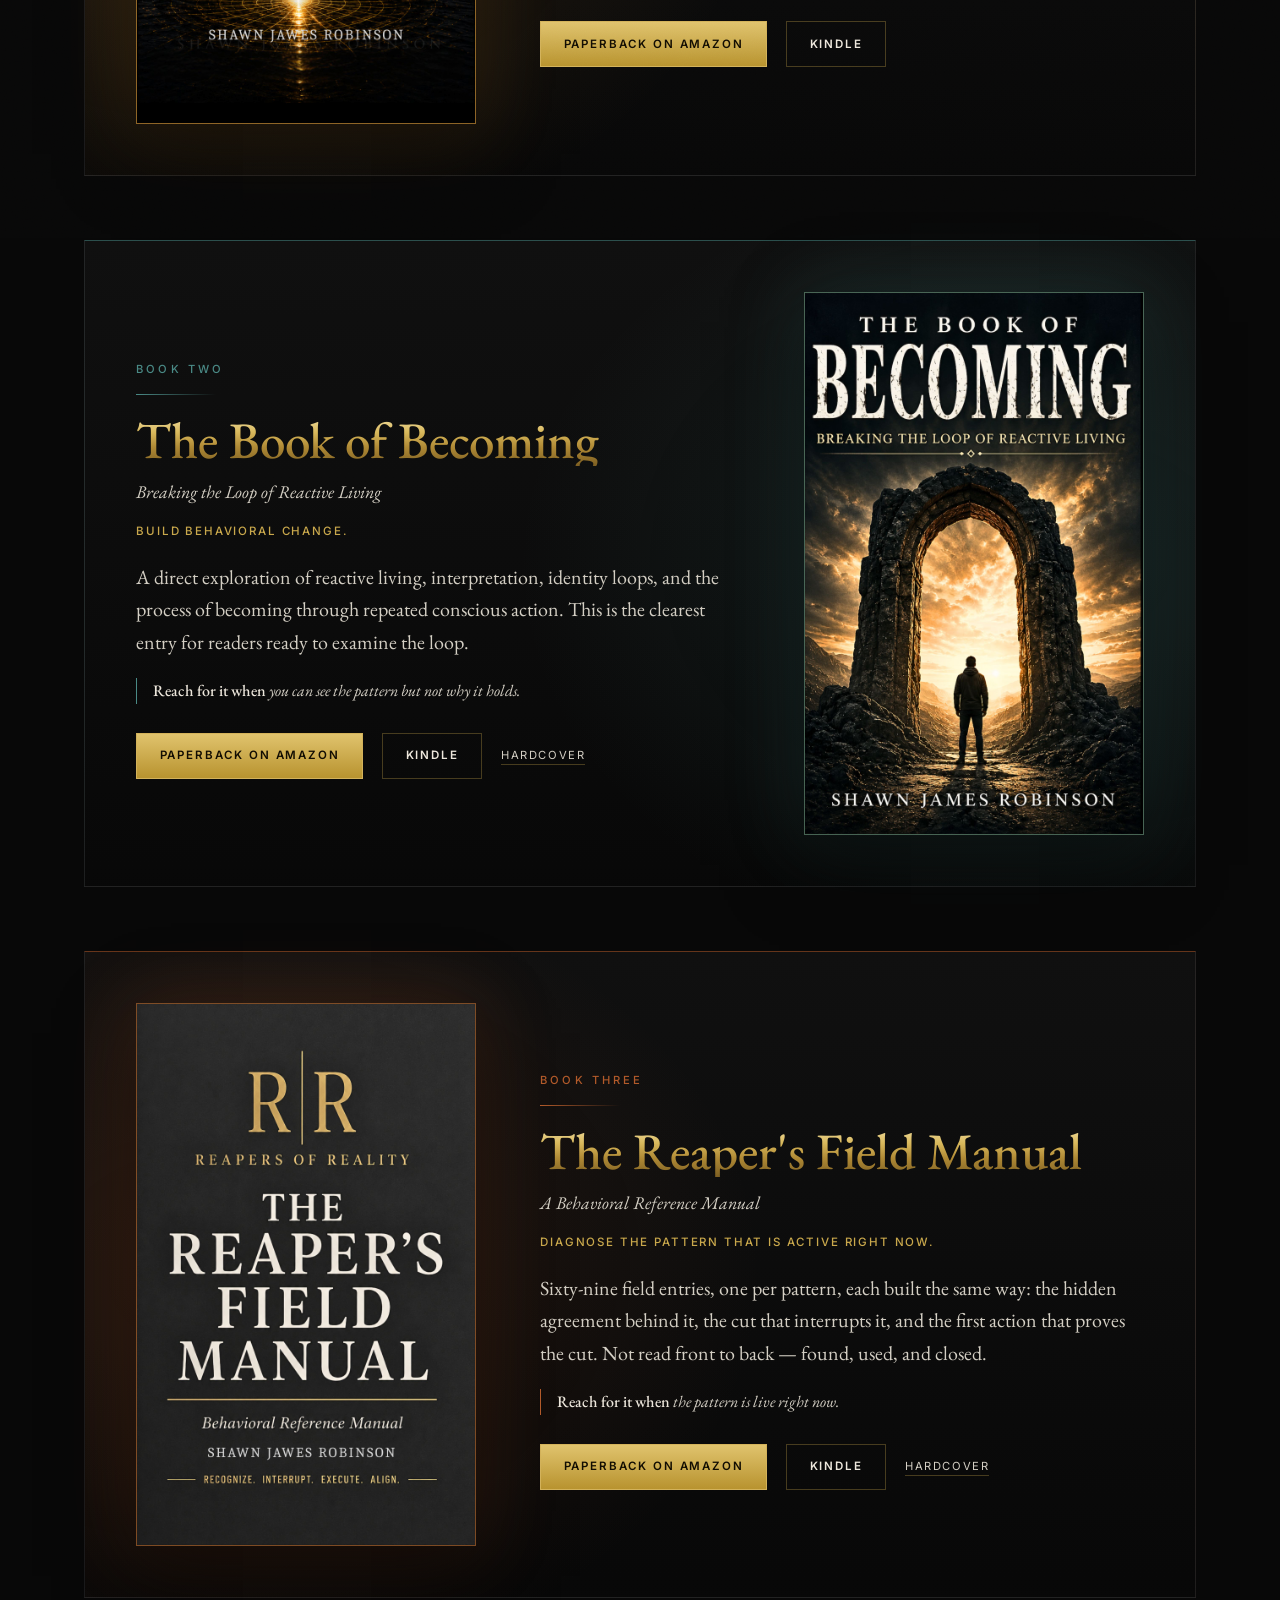
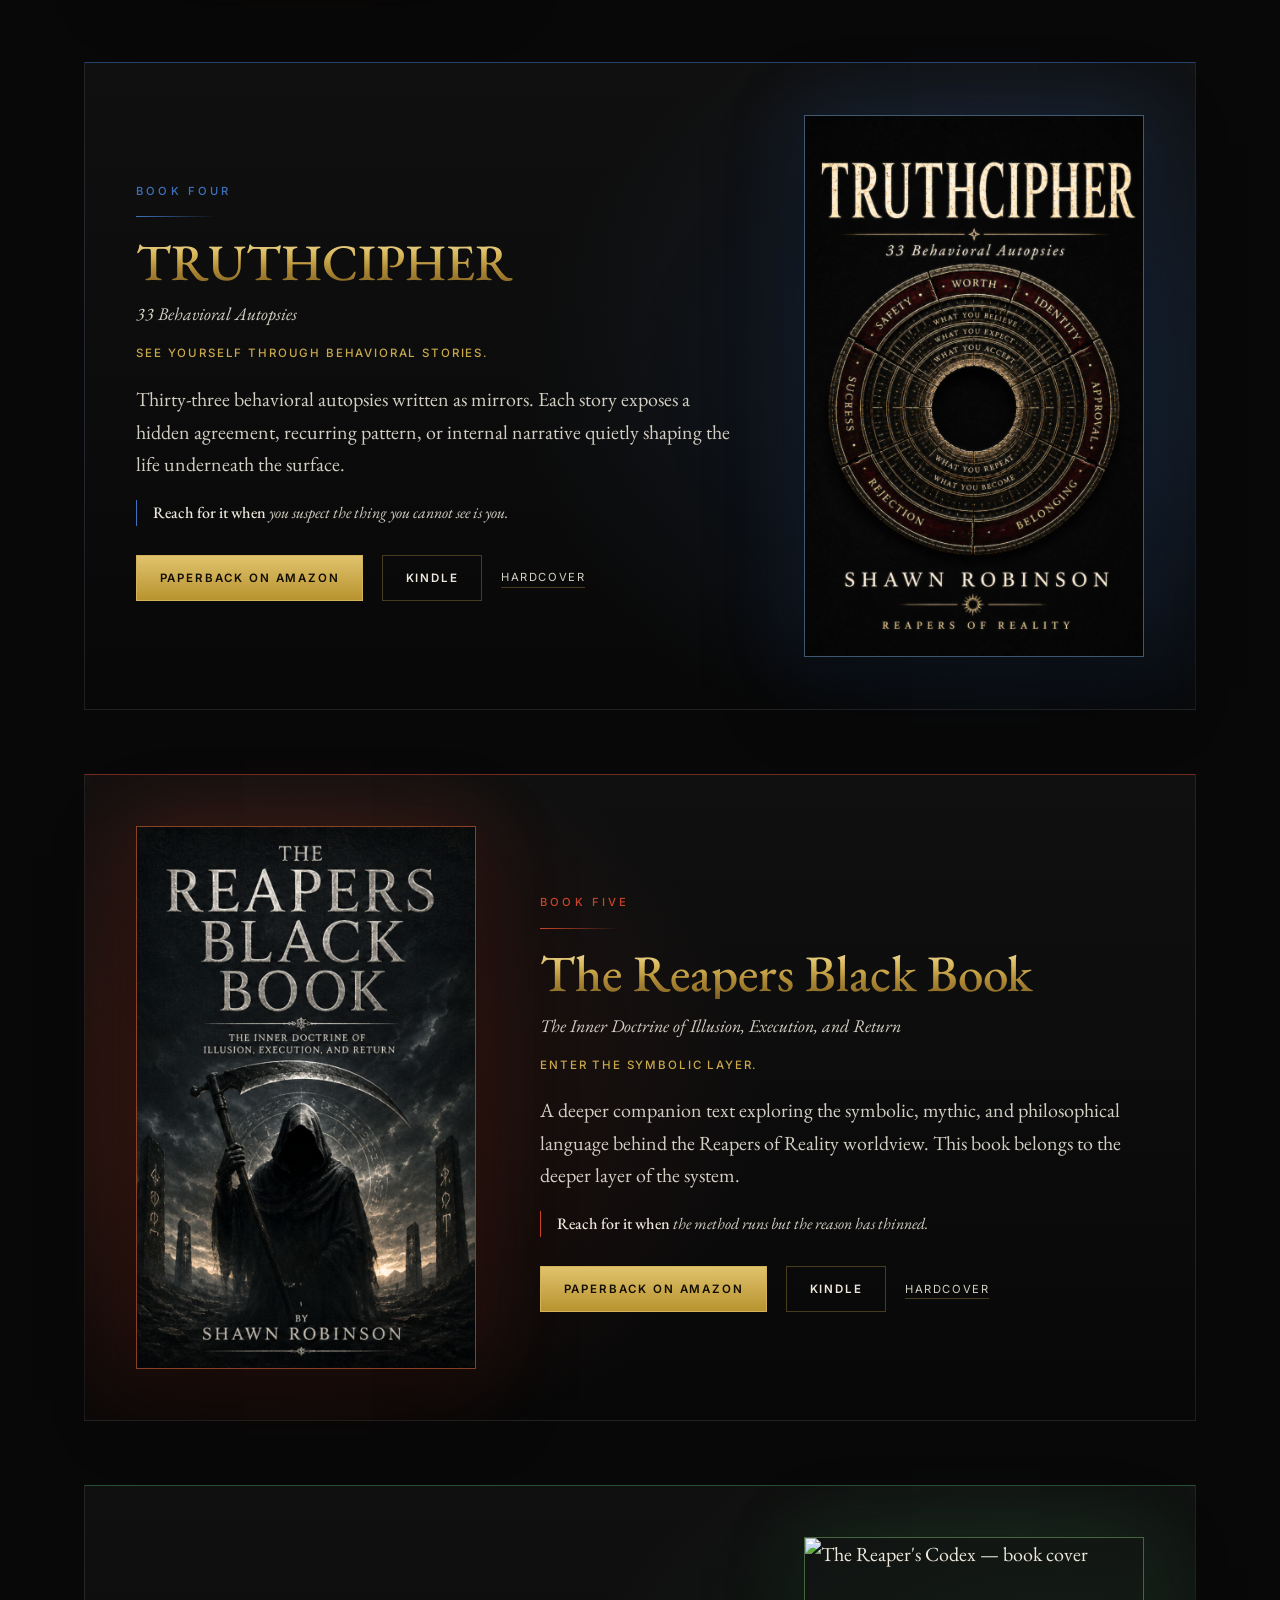
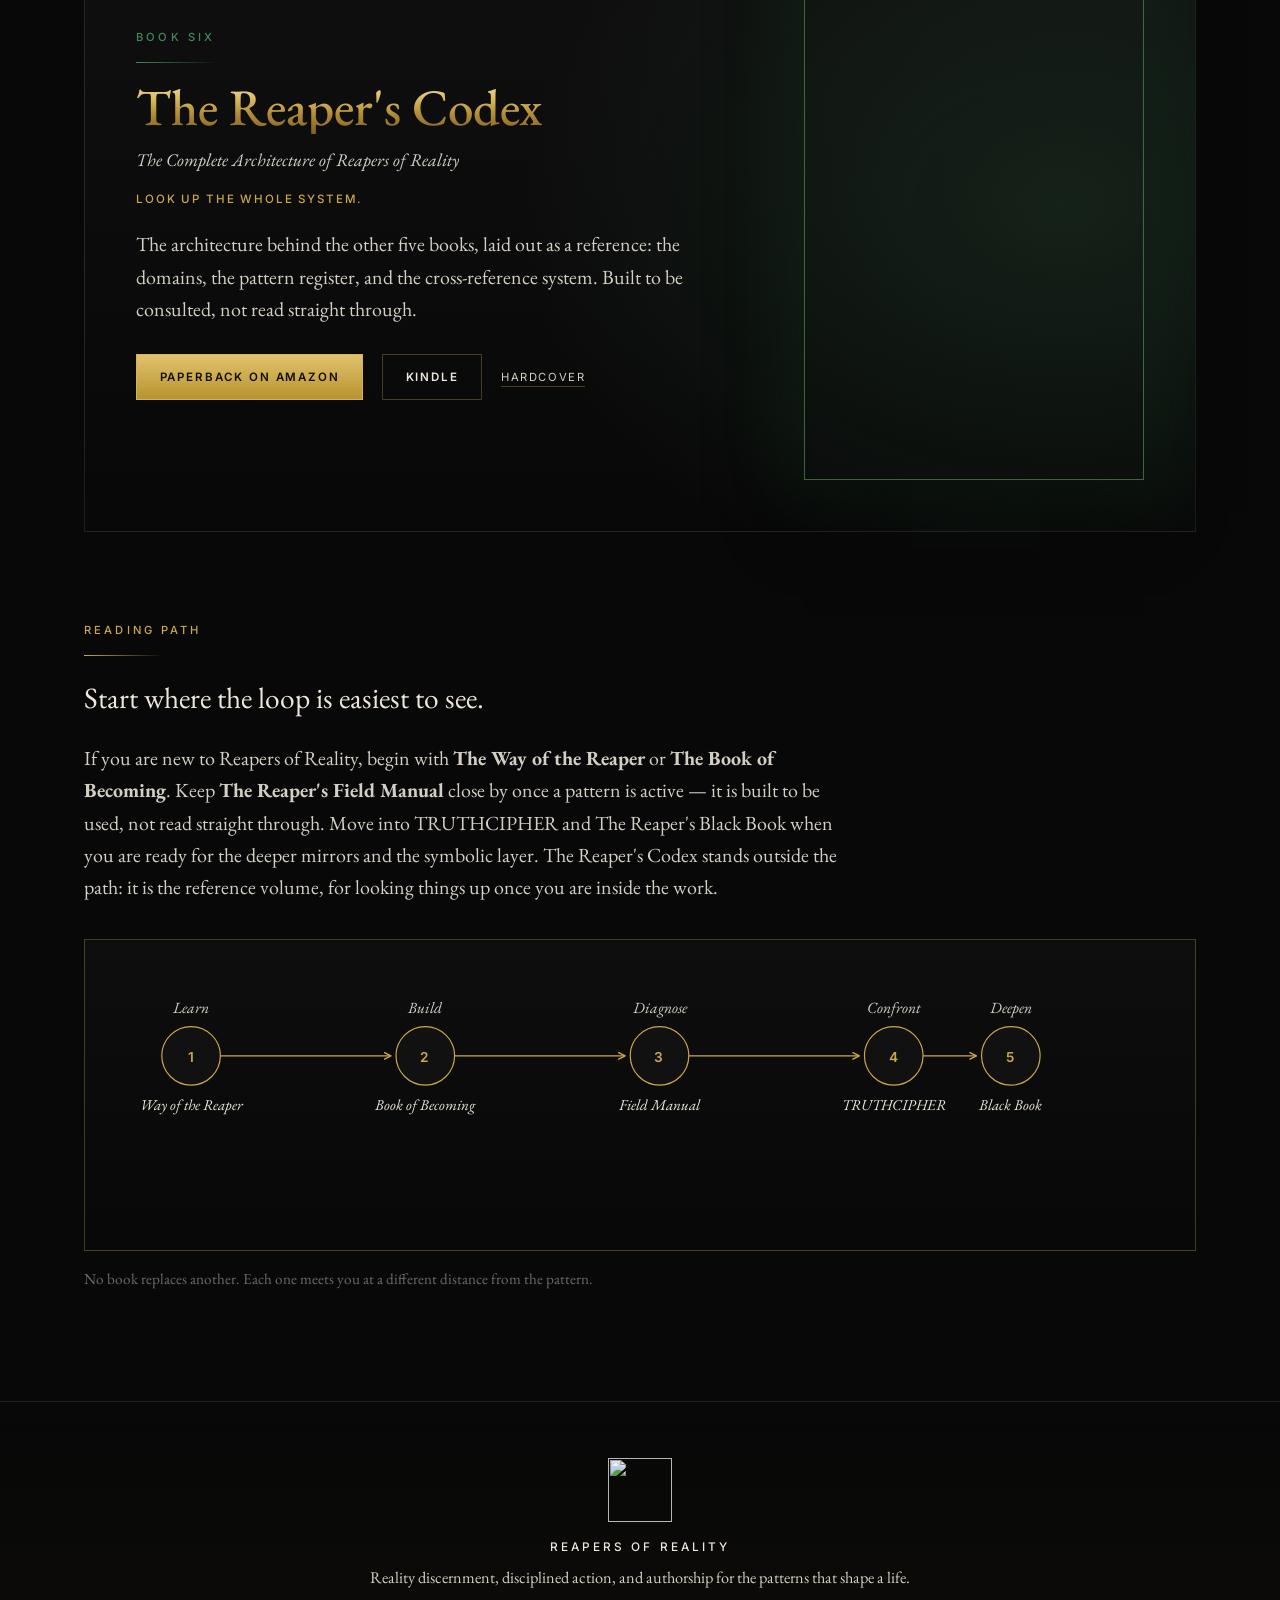
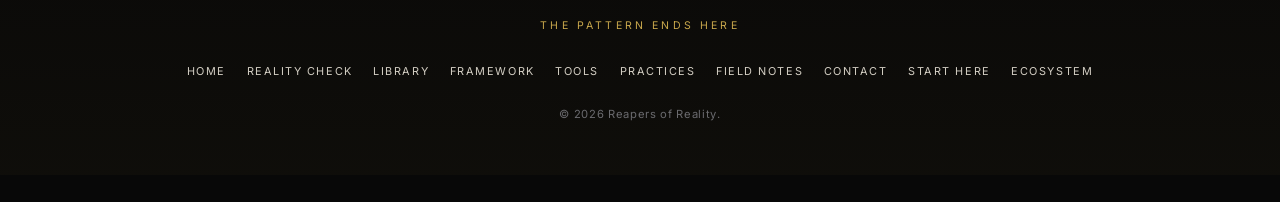
==== commit 96b1061d: "Content: six-book library, canonical laws, strip site-only stages, retire book/code/the-way, shared " ====
--- a/book.html
+++ b/book.html
@@ -3,233 +3,12 @@
 <head>
   <meta charset="UTF-8" />
   <meta name="viewport" content="width=device-width, initial-scale=1.0" />
-
-  <title>The Way of the Reaper | Reapers of Reality</title>
-
-  <meta name="description" content="The Way of the Reaper: a practical system for reducing distortion, breaking reactive patterns, and building identity through deliberate action." />
-
-  <meta property="og:title" content="The Way of the Reaper | Reapers of Reality" />
-  <meta property="og:description" content="A practical system for breaking reactive patterns and building identity through deliberate action." />
-  <meta property="og:type" content="website" />
-  <meta property="og:url" content="https://reaperofreality.com/book.html" />
-  <meta property="og:site_name" content="Reapers of Reality" />
-
-  <meta name="twitter:card" content="summary" />
-  <meta name="twitter:title" content="The Way of the Reaper | Reapers of Reality" />
-  <meta name="twitter:description" content="A practical system for breaking reactive patterns and building identity through deliberate action." />
-
-  <link rel="stylesheet" href="styles.css" />
+  <title>Moved | Reapers of Reality</title>
+  <meta name="robots" content="noindex" />
+  <link rel="canonical" href="https://reaperofreality.com/library.html#way-of-the-reaper" />
+  <meta http-equiv="refresh" content="0; url=library.html#way-of-the-reaper" />
 </head>
-
 <body>
-  <header class="site-header">
-    <a class="brand" href="index.html">REAPERS OF REALITY</a>
-
-    <button class="menu-toggle" aria-label="Open navigation">☰</button>
-
-    <nav class="site-nav">
-      <a href="index.html">Home</a>
-      <a href="reality-check.html">Reality Check</a>
-      <a href="library.html">Library</a>
-      <a href="framework.html">Framework</a>
-      <a href="tools.html">Tools</a>
-      <a href="practices.html">Practices</a>
-      <a href="field-notes.html">Field Notes</a>
-      <a href="contact.html">Contact</a>
-    </nav>
-  </header>
-
-  <main>
-    <section class="hero book-hero">
-      <div class="book-hero-copy">
-        <p class="eyebrow">The book</p>
-
-        <h1>The Way of the Reaper</h1>
-
-        <p class="hero-subline">
-          A System for Breaking Patterns and Building Identity Through Action
-        </p>
-
-        <p class="book-author">By Shawn James Robinson</p>
-
-        <p class="book-meta">ISBN: 9798198814806</p>
-        <p class="book-meta">Available now on Amazon</p>
-
-        <p class="hero-copy">
-          The Way of the Reaper is the behavioral entry point into a larger system of reality
-          discernment. It teaches readers to see repeated patterns, interrupt automatic
-          reactions, and rebuild identity through deliberate action. This is the book
-          for readers ready to stop circling the same loop and start choosing what holds.
-        </p>
-
-        <div class="hero-actions">
-          <a class="button primary" href="#book-cta">Begin with the Book</a>
-          <a class="button secondary" href="start-here.html">Start Here</a>
-        </div>
-      </div>
-
-      <div class="book-cover" aria-label="Book cover preview">
-        <p class="book-cover-kicker">Reapers of Reality</p>
-        <p class="book-cover-title">The Way of the Reaper</p>
-        <p class="book-cover-subtitle">
-          A System for Breaking Patterns and Building Identity Through Action
-        </p>
-        <p class="book-cover-author">Shawn James Robinson</p>
-      </div>
-    </section>
-
-    <section class="content-section" aria-labelledby="what-this-book-is">
-      <p class="eyebrow">What this book is</p>
-
-      <h2 id="what-this-book-is" class="hero-subline">
-        Not motivation. Not performance.
-      </h2>
-
-      <p class="hero-copy">
-        The Way of the Reaper is not about getting inspired for a moment and returning
-        to the same automatic life. It is about recognizing the pattern that keeps taking
-        over and learning how to interrupt it before it becomes another repeated outcome.
-      </p>
-
-      <p class="hero-copy">
-        It gives language, sequence, and structure to the work of seeing what is happening,
-        separating the event from the interpretation, and choosing the action that holds.
-      </p>
-    </section>
-
-    <section class="content-section" aria-labelledby="the-core-loop">
-      <p class="eyebrow">The core loop</p>
-
-      <h2 id="the-core-loop" class="hero-subline">
-        Event &rarr; Interpretation &rarr; State &rarr; Action &rarr; Reinforcement
-      </h2>
-
-      <p class="hero-copy">
-        The book begins with the loop that keeps a life repeating itself. Something happens.
-        The mind gives it meaning. The body enters a state. Action follows. The result
-        reinforces the pattern.
-      </p>
-
-      <p class="hero-copy">
-        Once the loop is visible, it can be interrupted. The reader learns to locate the
-        point where reality becomes story, story becomes state, and state becomes behavior.
-      </p>
-    </section>
-
-    <section class="content-section" aria-labelledby="the-reaper-method">
-      <p class="eyebrow">The Reaper Method</p>
-
-      <h2 id="the-reaper-method" class="hero-subline">
-        Detect &rarr; Separate &rarr; Hold &rarr; Choose &rarr; Repeat
-      </h2>
-
-      <p class="hero-copy">
-        The method is direct enough to practice and strong enough to use under pressure:
-        detect the pattern, separate reality from interpretation, hold the gap before reaction,
-        choose the action that holds, and repeat until new evidence forms.
-      </p>
-
-      <p class="hero-copy">
-        This is how insight becomes execution: not through identity claims, but through
-        repeated choices that rebuild the self around a higher standard.
-      </p>
-    </section>
-
-    <section class="content-section" aria-labelledby="what-readers-learn">
-      <p class="eyebrow">What readers learn</p>
-
-      <h2 id="what-readers-learn" class="hero-subline">
-        A cleaner way to interrupt the loop.
-      </h2>
-
-      <ul class="book-list">
-        <li>Separate reality from interpretation.</li>
-        <li>Identify distortion before it becomes direction.</li>
-        <li>Hold the gap before automatic reaction.</li>
-        <li>Cut the loop at the point of obedience.</li>
-        <li>Build new evidence through repeated action.</li>
-      </ul>
-    </section>
-
-    <section class="content-section" aria-labelledby="who-it-is-for">
-      <p class="eyebrow">Who it is for</p>
-
-      <h2 id="who-it-is-for" class="hero-subline">
-        For readers done mistaking awareness for change.
-      </h2>
-
-      <p class="hero-copy">
-        This book is for people who understand their patterns but still repeat them.
-        It is for people tired of insight without execution, and for anyone rebuilding
-        identity through action instead of performance.
-      </p>
-
-      <p class="hero-copy">
-        It is direct, grounded, and practical because the work has to hold inside the
-        ordinary pressure of a real life.
-      </p>
-    </section>
-
-    <section class="content-section" aria-labelledby="about-author">
-      <p class="eyebrow">About the Author</p>
-
-      <h2 id="about-author" class="hero-subline">
-        Shawn James Robinson
-      </h2>
-
-      <p class="hero-copy">
-        Shawn James Robinson is the creator of Reapers of Reality, a behavioral philosophy
-        framework focused on helping people recognize automatic patterns, interrupt them,
-        and build identity through deliberate action.
-      </p>
-    </section>
-
-    <section class="content-section book-cta" aria-labelledby="book-cta">
-      <p class="eyebrow">Begin</p>
-
-      <h2 id="book-cta" class="hero-subline">
-        Begin with the book.
-      </h2>
-
-      <p class="hero-copy">
-        Start where the full path is gathered: the loop, the method, the tools,
-        and the standard for turning repeated action into authorship.
-      </p>
-
-      <p class="hero-copy">
-        The Way of the Reaper is available now on Amazon in Kindle, paperback, and hardcover.
-      </p>
-
-      <div class="hero-actions">
-        <a class="button primary" href="https://www.amazon.com/dp/B0H3W32BKN" target="_blank" rel="noopener">Buy Paperback</a>
-        <a class="button secondary" href="https://www.amazon.com/dp/B0H3BL6XYV" target="_blank" rel="noopener">Buy Kindle</a>
-        <a class="button secondary" href="https://www.amazon.com/dp/B0H4CQLBRL" target="_blank" rel="noopener">Buy Hardcover</a>
-      </div>
-    </section>
-  </main>
-
-  <footer class="site-footer">
-    <div class="footer-inner">
-      <p class="footer-brand">Reapers of Reality</p>
-      <p class="footer-line">Reality discernment, disciplined action, and authorship for the patterns that shape a life.</p>
-      <nav class="footer-nav" aria-label="Footer navigation">
-        <a href="index.html">Home</a>
-        <a href="reality-check.html">Reality Check</a>
-        <a href="library.html">Library</a>
-        <a href="framework.html">Framework</a>
-        <a href="tools.html">Tools</a>
-        <a href="practices.html">Practices</a>
-        <a href="field-notes.html">Field Notes</a>
-        <a href="contact.html">Contact</a>
-        <a href="start-here.html">Start Here</a>
-        <a href="ecosystem.html">Ecosystem</a>
-      </nav>
-      <p class="footer-copy">&copy; 2026 Reapers of Reality.</p>
-    </div>
-  </footer>
-
-  <script src="script.js"></script>
+  <p>This page has moved. <a href="library.html#way-of-the-reaper">Continue to the new page</a>.</p>
 </body>
 </html>
-
-
